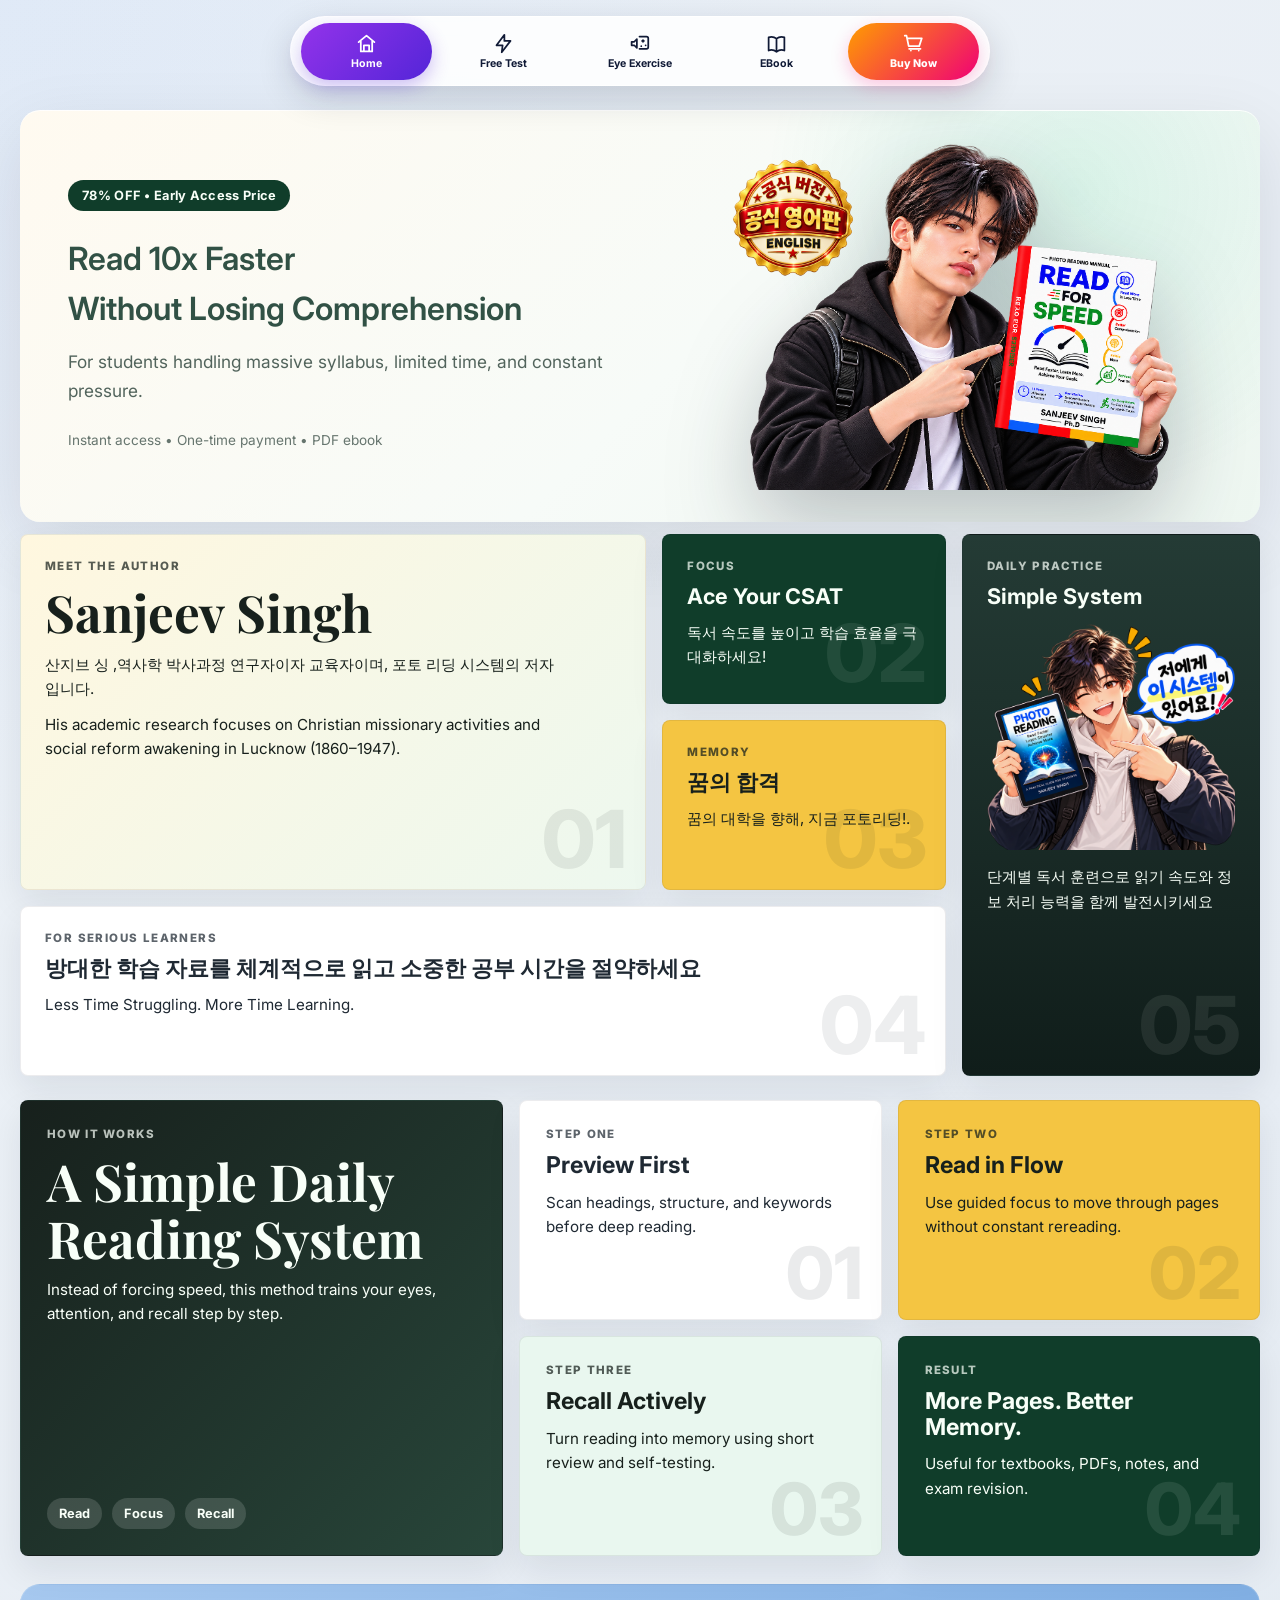
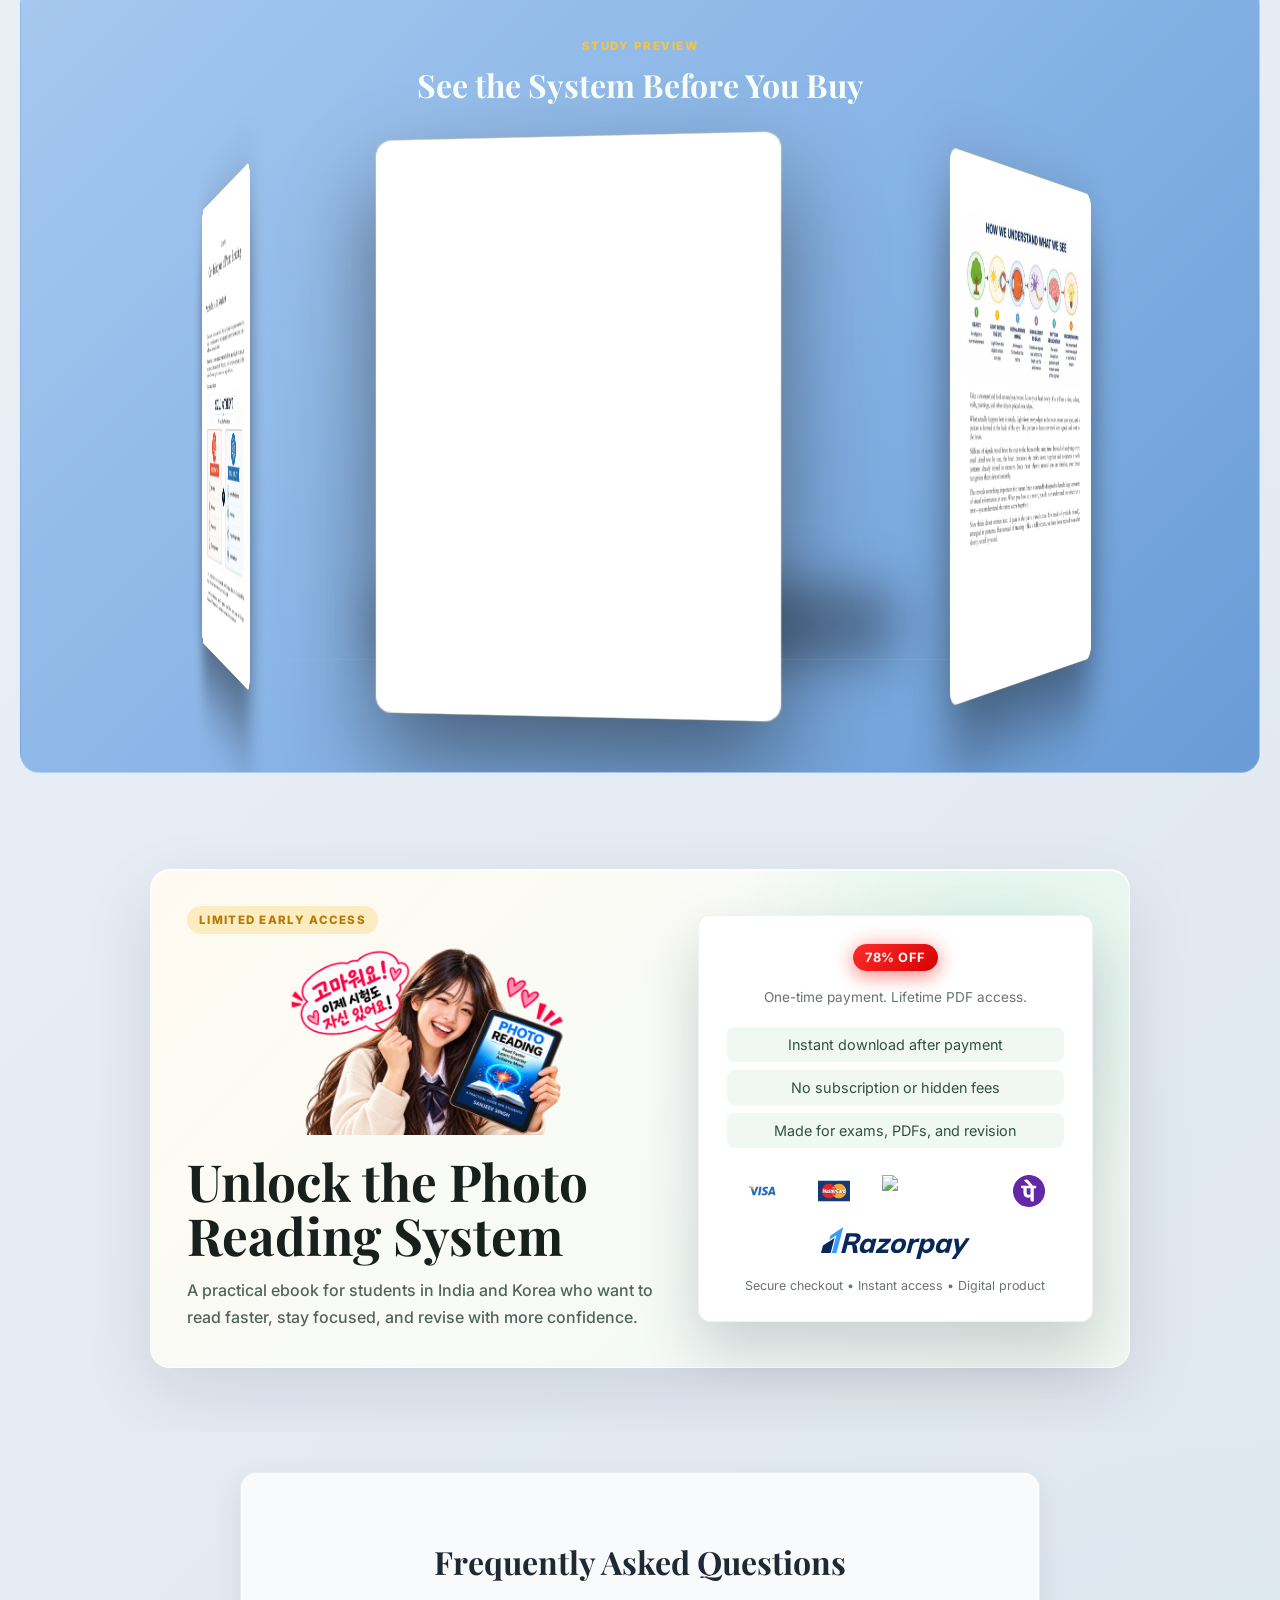
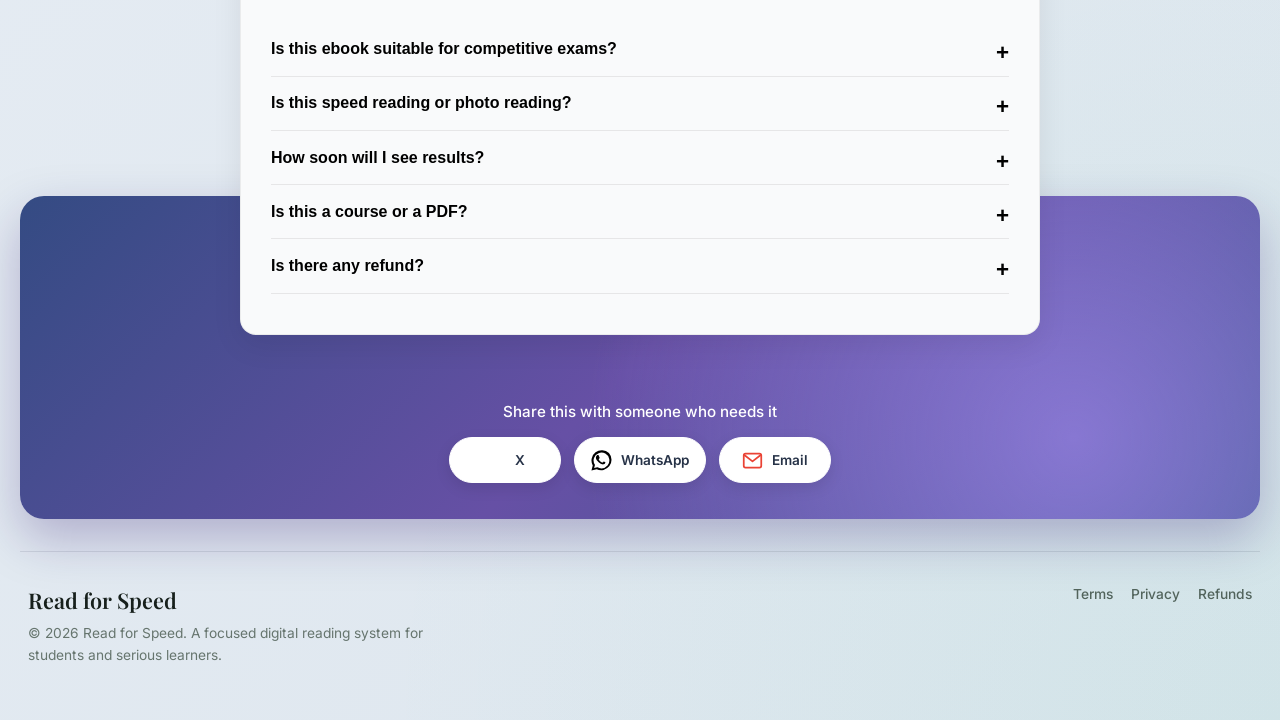
==== index.html @ af49e9f3 "Update styles for share buttons in index.html" ====
<!DOCTYPE html>
<html lang="en">
<head>
  <meta charset="UTF-8">
  <title>Read for Speed – Photo Reading System</title>
  <meta name="viewport" content="width=device-width, initial-scale=1.0">
  <meta http-equiv="Content-Security-Policy" content="upgrade-insecure-requests">
  <meta name="description" content="A neuroscience-inspired Photo Reading system for serious learners.">
  <meta name="author" content="Sanjeev Singh">
  
  <meta http-equiv="X-Content-Type-Options" content="nosniff">
  <meta http-equiv="X-Frame-Options" content="DENY">

  <link rel="preconnect" href="https://fonts.googleapis.com">
  
  <link rel="preconnect" href="https://fonts.gstatic.com" crossorigin>
  <link href="https://fonts.googleapis.com/css2?family=Inter:wght@400;500;600&family=Playfair+Display:wght@600&display=swap" rel="stylesheet">

  <style>
    * {
  box-sizing: border-box;
}

html, body {
  overflow-x: hidden;
}
    html { scroll-behavior: smooth; }

    body {
      margin: 0;
      font-family: Inter, system-ui, sans-serif;
 background:
radial-gradient(
circle at top left,
rgba(66,133,244,0.08),
transparent 22%
),

radial-gradient(
circle at bottom right,
rgba(16,185,129,0.06),
transparent 22%
),

linear-gradient(
135deg,
#edf2f7,
#e7edf4 45%,
#dde6ee
);
      color: #1f2933;
    }

    
/* FLOATING NAVIGATION BAR */
.top-nav {
  position: fixed;
  top: 16px;
  left: 50%;
  transform: translateX(-50%);

  width: min(700px, calc(100% - 32px));
  min-height: 70px;

  display: flex;
  align-items: center;
  justify-content: space-between;
  gap: 6px;

  padding: 5px 10px;

  background: rgba(255,255,255,0.86);
  backdrop-filter: blur(20px);
  -webkit-backdrop-filter: blur(20px);

  border: 1px solid rgba(255,255,255,0.95);
  border-radius: 999px;

  box-shadow: 0 12px 35px rgba(15,23,42,0.16);

  z-index: 1000;
}

.top-nav a {
  flex: 1;
  min-width: 0;
  min-height: 57px;

  display: flex;
  flex-direction: column;
  align-items: center;
  justify-content: center;
  gap: 3px;

  padding: 7px 4px;
  border-radius: 30px;

  text-decoration: none;
  color: #101a36;

  font-size: 0.665rem;
  font-weight: 700;
  text-align: center;

  transition: all 0.3s ease;
}

.top-nav a svg {
width: 21px;
height: 21px;

  fill: none;
  stroke: currentColor;
  stroke-width: 2;
  stroke-linecap: round;
  stroke-linejoin: round;

  flex-shrink: 0;
}

.top-nav a:hover {
  background: rgba(99,102,241,0.10);
  transform: translateY(-3px);
}

.top-nav a.active {
  background: linear-gradient(135deg,#9333ea,#5425d8);
  color: white;
  box-shadow: 0 7px 18px rgba(99,51,220,0.30);
}

/* BUY NOW BUTTON */
.top-nav a:last-child {
  background: linear-gradient(135deg,#ff9d00,#f00076);
  color: white;
  font-weight: 800;
  box-shadow: 0 6px 18px rgba(240,0,118,0.22);
}

.top-nav a:last-child:hover {
  transform: translateY(-3px);
  box-shadow: 0 9px 24px rgba(240,0,118,0.32);
}

/* MOBILE NAVIGATION */
@media (max-width: 600px) {
  .top-nav {
    top: 10px;
    width: calc(100% - 12px);
    min-height: 70px;
    padding: 5px;
    gap: 2px;
  }

  .top-nav a {
    min-height: 57px;
    padding: 7px 1px;
    gap: 5px;
    font-size: 0.46rem;
    line-height: 1.15;
  }

  .top-nav a svg {
    width: 18px;
height: 18px;
  }
}

@media (max-width: 360px) {
  .top-nav a {
    font-size: 0.42rem;
  }

  .top-nav a svg {
    width: 23px;
    height: 23px;
  }
}

    main { padding-top: 90px; }

   section {
  width: calc(100% - 40px);
  max-width: 1200px;
  margin: 0 auto;
  padding: 28px 20px;
  text-align: center;
}
#author,
#book {
  padding-top: 1.8rem;
  padding-bottom: 1.8rem;
}

#buy {
  padding-top: 2rem;
  padding-bottom: 2rem;
}

    
    h1, h2 {
      font-family: "Playfair Display", serif;
    }

    h1 { font-size: 3rem; }
    h2 { font-size: 2rem; }
    .hero-title {
  font-size: 3.5rem;
  line-height: 1.2;
  font-weight: 600;
  margin-bottom: 10px;
  color: #eafff5;

  text-shadow:
    0 0 8px rgba(0,255,150,0.25),
    0 0 18px rgba(0,255,150,0.15);
}

    p, ul {
      max-width: 750px;
      margin: 0 auto 1.25rem;
      line-height: 1.7;
    }

    ul {
  max-width: 750px;
  margin: 20px auto;
  padding-left: 25px;
  text-align: left;
  list-style-position: outside; /* IMPORTANT */
}

   /* BUTTON (MATCH STICKY STYLE) */
.btn-primary {
  display: block;
  width: 100%;
  max-width: 420px;
  margin: 12px auto;

  padding: 14px 0;
  border-radius: 999px;

  background: linear-gradient(135deg, #ffb347, #ff9800);
  color: #000;
  font-weight: 600;
  letter-spacing: 0.3px;

  text-align: center;
  text-decoration: none;

  position: relative;
  z-index: 2;

  box-shadow:
    0 10px 30px rgba(255,167,38,0.4),
    0 0 40px rgba(255,167,38,0.25);
    
  transition: all 0.25s ease;
}
   .btn-primary:hover {
  transform: translateY(-2px) scale(1.02);

  box-shadow:
    0 14px 40px rgba(255,167,38,0.6),
    0 0 60px rgba(255,167,38,0.35);
    
}
   @keyframes pulseGlow {
  0% {
    box-shadow: 0 10px 30px rgba(255,167,38,0.4);
  }
  50% {
    box-shadow: 0 16px 40px rgba(255,167,38,0.7);
  }
  100% {
    box-shadow: 0 10px 30px rgba(255,167,38,0.4);
  }
}

/* 👇 ADD THIS EXACTLY HERE */

/* HERO FADE ANIMATION */
.hero-title,
#hero p,
#hero .btn-primary {
  opacity: 0;
  transform: translateY(20px);
  animation: heroFadeUp 0.8s ease forwards;
}

.hero-title {
  animation-delay: 0.2s;
}

#hero p {
  animation-delay: 0.4s;
}

#hero .btn-primary {
  animation-delay: 0.6s;
}

@keyframes heroFadeUp {
  to {
    opacity: 1;
    transform: translateY(0);
  }
}

.btn-primary {
  animation: pulseGlow 2.5s infinite;
}
.hero-discount {
  margin-top: 18px;
  margin-bottom: 10px;
}

.hero-old-price {
  margin-top: 6px;

  font-size: 0.95rem;

  color: rgba(255,255,255,0.65);

  text-decoration: line-through;

  letter-spacing: 0.5px;
}
   /* BUY SECTION SIDE LAYOUT */
.pricing-layout {
  display: flex;
  align-items: center;
  justify-content: center;

  gap: 20px;

  max-width: 760px;
}



   
/* TEXT SIDE */
.pricing-content {
  width: 100%;
}


/* PRICING */
.pricing {
  background: linear-gradient(135deg, #071318, #0b1c22, #0f2a30); 
  border: 1px solid rgba(255,255,255,0.08);
  color: #e6eef2;

  border-radius: 20px;
  max-width: 950px;
width: 100%;

margin: 40px auto;

padding: 35px 35px;

  text-align: center;

  box-shadow: 
    0 20px 60px rgba(0,0,0,0.4),
    inset 0 0 40px rgba(255,255,255,0.03);
}
    .pricing .price {
  font-size: 2.2rem;     /* smaller, premium */
  font-weight: 700;
  margin: 1rem 0;
  color: #fff;
}
.price-sub {
  font-size: 0.7rem;
  opacity: 0.55;
  margin-top: 4px;

}
.discount-badge {

  display: inline-block;

  background: linear-gradient(135deg, #ff2d2d, #d60000);

  color: white;

  font-size: 0.8rem;
  font-weight: 700;

  padding: 6px 12px;

  border-radius: 999px;

  margin-bottom: 10px;

  letter-spacing: 0.5px;

  box-shadow:
    0 6px 18px rgba(255,0,0,0.35),
    0 0 25px rgba(255,0,0,0.2);
}
    
  .site-footer {
  width: calc(100% - 40px);
  max-width: 1320px;
  margin: 32px auto 24px;
  padding: 34px 8px 30px;

  color: #52645c;
  border-top: 1px solid rgba(15,23,42,0.10);
}

.footer-inner {
  display: flex;
  justify-content: space-between;
  align-items: flex-start;
  gap: 28px;
  flex-wrap: wrap;
}

.footer-brand {
  text-align: left;
}

.footer-brand strong {
  display: block;
  margin-bottom: 8px;

  font-family: "Playfair Display", serif;
  font-size: 1.35rem;
  font-weight: 600;
  color: #17201c;
}

.footer-brand span {
  display: block;
  max-width: 420px;

  font-size: 0.86rem;
  line-height: 1.6;
  color: #66756e;
}

.footer-links {
  display: flex;
  align-items: center;
  gap: 18px;
  flex-wrap: wrap;
}

.footer-links a {
  color: #52645c;
  text-decoration: none;
  font-size: 0.86rem;
  font-weight: 500;
}

.footer-links a:hover {
  color: #17201c;
}

@media (max-width: 600px) {
  .site-footer {
    width: calc(100% - 24px);
    padding-top: 28px;
  }

  .footer-inner {
    justify-content: center;
    text-align: center;
  }

  .footer-brand {
    text-align: center;
  }

  .footer-links {
    justify-content: center;
  }
}

/* MOBILE FAQ AND SHARE BACKGROUND */
@media (max-width: 600px) {
  .faq-share-wrap {
    width: calc(100% - 24px);
    padding-bottom: 8px;
  }

  .faq-share-wrap::before {
    border-radius: 18px;
  }

  .share-section {
    padding: 2rem 0.5rem 1.5rem;
  }

  .share-buttons {
    gap: 0.55rem;
  }

  .share-buttons a {
    font-size: 0.78rem;
    padding: 0.5rem 0.8rem;
  }
}


#hero.hero-section {
  width: calc(100% - 40px);
  max-width: 1320px;
  min-height: 0;

  margin: 20px auto 12px;
  padding: 32px 48px;

  border-radius: 20px;

  background:
    radial-gradient(circle at 85% 20%, rgba(16,185,129,0.12), transparent 28%),
    linear-gradient(135deg, #fffaf0, #f7fbf8 55%, #eef7f1);

  color: #17201c;
  overflow: hidden;

  display: flex;
  align-items: center;
  justify-content: center;

  text-align: left;

  box-shadow:
    0 24px 70px rgba(15, 23, 42, 0.10),
    inset 0 1px 0 rgba(255,255,255,0.9);
}

.hero-inner {
  width: 100%;

  display: grid;
  grid-template-columns: minmax(0, 1.05fr) minmax(280px, 0.95fr);
  align-items: center;
  gap: 48px;
}

.hero-copy {
  max-width: 620px;
}

.hero-badge {
  display: inline-flex;
  align-items: center;

  margin-bottom: 18px;
  padding: 8px 14px;

  border-radius: 999px;

  background: #103d2a;
  color: #f9fff8;

  font-size: 0.8rem;
  font-weight: 700;
  letter-spacing: 0.3px;
}

.hero-title {
  margin: 0 0 18px;

  font-family: "Playfair Display", serif;
  font-size: clamp(2.5rem, 5vw, 4.6rem);
  line-height: 1.02;
  font-weight: 600;

  color: #17201c;
  text-shadow: none;
}

.hero-title span {
  display: block;

  margin-top: 10px;

  font-family: Inter, system-ui, sans-serif;
  font-size: clamp(1.25rem, 2.5vw, 2rem);
  line-height: 1.25;
  font-weight: 600;

  color: #315145;
}

.hero-subtitle {
  max-width: 540px;
  margin: 0 0 24px;

  color: #52645c;
  font-size: 1.08rem;
  line-height: 1.7;
}

.hero-cta {
  margin: 0;
}

.hero-trust {
  margin: 12px 0 0;

  color: #66756e;
  font-size: 0.85rem;
}

.hero-visual {
  position: relative;

  min-height: 420px;

  display: flex;
  align-items: center;
  justify-content: center;
}

.hero-book {
  width: min(360px, 82%);
  height: auto;

  filter: drop-shadow(0 34px 42px rgba(15, 23, 42, 0.25));
}
    .book-reflection-wrap {
  position: relative;
  display: inline-block;
  width: min(650px, 100%);
  line-height: 0;
}

.hero-book {
  display: block;
  width: 100%;
  height: auto;
  position: relative;
  z-index: 2;

  filter: drop-shadow(0 34px 42px rgba(15, 23, 42, 0.25));
}
/* Korean Official English Edition Stamp */
.korean-stamp {
  position: absolute;
  width: 120px;
  height: auto;
  top: 5%;
  left: 5%;
  z-index: 5;
}
.hero-book-reflection {
  position: absolute;
  top: calc(100% - 8px);
  left: 0;

  width: 100%;
  height: auto;
  margin-top: 0;

  transform: scaleY(-0.28);
  transform-origin: top center;

  opacity: 0.18;
  filter: blur(2px);

  pointer-events: none;
  z-index: 1;

  mask-image: linear-gradient(to bottom, rgba(0,0,0,0.4), transparent 70%);
  -webkit-mask-image: linear-gradient(to bottom, rgba(0,0,0,0.4), transparent 70%);
}

.hero-premium-badge {
  position: absolute;
  top: 24px;
  right: 14%;

  width: 92px;
  z-index: 2;

  filter: drop-shadow(0 12px 22px rgba(15, 23, 42, 0.22));
}

    

/* MOBILE PRICING FIX */
@media (max-width: 600px) {
#hero {
  min-height: 78vh;
}
  section {
    padding: 2rem 1rem;
  }

  #author,
  #book,
  #buy {
    padding-top: 1.8rem;
    padding-bottom: 1.8rem;
  }

  h1 {
    font-size: 2rem;
    line-height: 1.3;
  }

  h2 {
    font-size: 1.4rem;
  }

  p {
    font-size: 0.9rem;
  }

  ul {
    font-size: 0.9rem;
  }


  

   .btn-primary {
    width: 100%;
    padding: 0.75rem 0;
  }

  .pricing {
    margin: 2rem 1rem;
    padding: 1.6rem 1.2rem;
    border-radius: 18px;
  }
}

   .post-pricing {
  max-width: 520px;
  margin: 1.6rem auto 0;
  text-align: center;
}

.refund-note {
  font-size: 0.8rem;
  opacity: 0.6;
  line-height: 1.6;
}

    /* SHARE SECTION */
.share-section {
  text-align: center;
  padding: 2rem 1rem 1.5rem;
}


.share-label {
  font-size: 0.95rem;
  color: #ffffff;
  margin-bottom: 0.8rem;
  font-weight: 500;
}


.share-buttons {
  display: flex;
  justify-content: center;
  gap: 0.8rem;
  flex-wrap: wrap;
}


.share-buttons a {
  font-size: 0.85rem;
  text-decoration: none;
  color: #ffffff;

  padding: 0.55rem 1rem;
  border-radius: 999px;

  border: 1px solid rgba(255,255,255,0.45);
  background: rgba(255,255,255,0.06);

  transition: all 0.3s ease;
}

.share-buttons a:hover {
  background: rgba(255,255,255,0.18);
  border-color: #ffffff;
  transform: translateY(-2px);
}
/* SHARE BUTTON ICON REFINEMENT */
.share-buttons a {
  display: inline-flex;
  align-items: center;
  justify-content: center;
  gap: 9px;

  min-width: 112px;
  min-height: 46px;
  padding: 10px 16px;

  background: #ffffff;
  color: #263247;
  border: 1px solid #ffffff;
  border-radius: 999px;

  font-size: 0.85rem;
  font-weight: 600;
  text-decoration: none;

  box-shadow: 0 5px 15px rgba(0,0,0,0.10);
  transition: all 0.25s ease;
}

.share-buttons a svg {
  width: 21px;
  height: 21px;
  display: block;
  flex-shrink: 0;
}

.share-buttons a[aria-label="Share on X"] svg {
  color: #ffffff;
}

.share-buttons a[aria-label="Share on WhatsApp"] svg {
  color: #000000;
}

.share-buttons a[aria-label="Share via Email"] svg {
  color: #EA4335;
}
/* FAQ SECTION */
.faq-section {
  max-width: 800px;
  margin: 2.5rem auto 2rem;
  padding: 0 1.2rem;
  text-align: left;
  background: #f9fafb;
padding: 40px 30px;
border-radius: 16px;
border: 1px solid rgba(0,0,0,0.06);
box-shadow: 0 10px 30px rgba(0,0,0,0.08);
}

.faq-title {
  text-align: center;
  font-family: "Playfair Display", serif;
  font-size: 2rem;
  margin-bottom: 2.5rem;
}

.faq-item {
  border-bottom: 1px solid rgba(0,0,0,0.08);
}

.faq-question {
  width: 100%;
  background: none;
  border: none;
  padding: 1.1rem 0;
  font-size: 1rem;
  font-weight: 600;
  text-align: left;
  cursor: pointer;
  position: relative;
}

.faq-question::after {
  content: "+";
  position: absolute;
  right: 0;
  font-size: 1.4rem;
}

.faq-item.active .faq-question::after {
  content: "–";
}

.faq-answer {
  max-height: 0;
  overflow: hidden;
  transition: max-height 0.3s ease;
}

.faq-answer p {
  margin: 0 0 1rem;
  line-height: 1.6;
  color: #374151;
}
    
/* DARK BACKGROUND BEHIND FAQ AND SHARE */
.faq-share-wrap {
  position: relative;
  isolation: isolate;

  width: calc(100% - 40px);
  max-width: 1320px;

  margin: 0 auto;
  padding-bottom: 12px;
}

.faq-share-wrap::before {
  content: "";

  position: absolute;
  z-index: -1;

  top: 50%;
  bottom: 0;
  left: 0;
  right: 0;

  border-radius: 24px;

  background:
  radial-gradient(
    circle at 85% 75%,
    rgba(180, 145, 255, 0.55),
    transparent 45%
  ),
  linear-gradient(
    135deg,
    #344b83,
    #6650a5,
    #465b96
  );

  box-shadow:
    0 20px 50px rgba(30, 0, 100, 0.25);
}

@media (max-width: 1024px) {

  section {
    padding: 2.5rem 1.5rem;
  }

  h1 {
    font-size: 2.4rem;
  }

  h2 {
    font-size: 1.7rem;
  }

  .pricing {
    margin: 2.5rem auto;
  }

}
    /* CENTERED BULLET BLOCK */
ul {
  max-width: 600px;
  margin: 20px auto;
  padding-left: 20px;
  text-align: left;
}

li {
  margin-bottom: 10px;
}
    /* ===== PROBLEM SECTION ===== */
.problem-section {
  padding: 100px 20px;

  background: radial-gradient(
    circle at 20% 30%,
    rgba(99,102,241,0.08),
    transparent 40%
  ),
  radial-gradient(
    circle at 80% 70%,
    rgba(16,185,129,0.08),
    transparent 40%
  ),
  #f8fafc;
}



/* ===== MOBILE ===== */
@media (max-width: 768px) {

  .problem-container {
    grid-template-columns: 1fr;
    gap: 30px;
    text-align: center;
  }

  .problem-text {
    text-align: center;
  }

  .problem-text h2 {
    font-size: 1.8rem;
  }

  .problem-image img {
    max-width: 100%;
  }

  .point {
  font-size: 0.9rem;
}
   
  }
    

/* ✅ INSERT BENTO CSS RIGHT HERE */

/* ===== BENTO GRID ===== */
.bento-section {

  padding: 12px 10px;

  max-width: 1320px;

  margin: 0 auto;
}

.bento-grid {
  display: grid;
  grid-template-columns: repeat(2, minmax(0, 1fr));
  gap: 20px;
  align-items: stretch;

 grid-auto-rows: 620px;
}
.right-bento {

  display: grid;

  grid-template-rows: 200px 200px 200px;

  gap: 10px;

  height: 620px;
}

/* TOP BIG CARD */
.top-card {

  min-height: 220px;

  padding: 20px;

  overflow: hidden;

  background: white;
}

.top-card img {

  width: 100%;

  height: 100%;

  object-fit: contain;

  display: block;

  margin: auto;

  max-width: 100%;
  max-height: 100%;
}

/* SMALL CARDS */
.small-card {

  height: 100%;

  padding: 0;

  overflow: hidden;
}
   

/* BLANK CARDS */
.blank-card {

  background: rgba(255,255,255,0.72);

  border: 1px solid rgba(255,255,255,0.4);

  border-radius: 18px;

  min-height: 100%;
}
/* BIG CARD */
.card.big {
  grid-column: span 1;
 grid-row: span 1;

  display: flex;
  flex-direction: column;
  justify-content: center;
  align-items: flex-start;

  text-align: left;
  white-space: normal;
  word-break: normal;
  
}

/* ALL CARDS */
.card {
 background: rgba(255,255,255,0.72);
  border: 1px solid rgba(255,255,255,0.4);
  border-radius: 18px;
  padding: 0;

  overflow: hidden;
position: relative;
  color: #1f2933;
 font-size: 1.08rem;
font-weight: 600;
line-height: 1.5;
  border: 1px solid rgba(0,0,0,0.05);
  
  display: flex;
  align-items: center;
  justify-content: center;
  text-align: center;
  width: 100%;
  height: 100%;
 box-shadow:
  0 6px 18px rgba(15,23,42,0.06);
  transition: 0.25s ease;
  will-change: transform;
transform: translateZ(0);
}
.card.highlight {
  background: linear-gradient(135deg, #f5b100, #d88a00);
  color: #1f2933;
}
    .card.green {
  background: linear-gradient(135deg, #34A853, #137333);
  color: #ffffff;
}
    .card.red {
  background: linear-gradient(135deg, #EA4335, #C5221F); /* Google red */
  color: #ffffff;
}
   .card.blue {
  background: linear-gradient(135deg, #4285F4, #1A73E8);
  color: #ffffff;

  box-shadow:
    0 10px 30px rgba(66,133,244,0.25),
    0 0 40px rgba(66,133,244,0.15);
}
.card:hover {
  transform: translateY(-6px) scale(1.01);

  box-shadow:
    0 20px 40px rgba(0,0,0,0.08),
    0 10px 20px rgba(0,0,0,0.05);
  border-color: rgba(255,255,255,0.55);

box-shadow:
  0 25px 50px rgba(0,0,0,0.12),
  0 0 40px rgba(255,255,255,0.15);
}
.feature-icon {

  width: 62px;
  height: 62px;

  border-radius: 50%;

  display: flex;
  align-items: center;
  justify-content: center;

  font-size: 1.6rem;

  background: rgba(255,255,255,0.65);

  box-shadow:
    0 8px 20px rgba(0,0,0,0.08),
    inset 0 1px 1px rgba(255,255,255,0.5);

  margin-bottom: 18px;
}
/* BIG CARD TEXT */
.card.big h2 {
  margin-bottom: 10px;
}

.card.big p {
  font-size: 0.95rem;
  opacity: 0.8;
}
  .image-card {
  padding: 0;

  overflow: hidden;

  background: transparent;

  border-radius: 18px;

  display: flex;

  align-items: center;

  justify-content: center;
}

.image-card img {
  width: 100%;
  height: 100%;

  object-fit: contain;

  object-position: center;

  display: block;

  border-radius: 18px;

  transition: transform 0.4s ease;

  max-width: 100%;
  max-height: 100%;

  padding: 0;
}
    .photo-definition-card {
  height: 100%;
  min-height: 620px;
  overflow: hidden;
}

.photo-definition-card img {
  width: 100%;
  height: 100%;

  object-fit: contain;

  display: block;

  max-width: 100%;
  max-height: 100%;
}
    .who-main-card {

  height: 100%;

  min-height: 620px;

  overflow: hidden;

  padding: 0;
      
      display: flex;
align-items: center;
justify-content: center;
}

.who-main-card img {

  width: 115%;

  height: 100%;

  object-fit: cover;

  object-position: center;

  display: block;
}
.student-card {

  justify-content: space-between;

  align-items: stretch;

  text-align: left;

  padding: 42px;

  min-height: 240px;
}
.professionals-card {

  padding: 0;

  overflow: hidden;

  background: white;
}

.professionals-card img {

  width: 100%;

  height: 100%;

  object-fit: contain;

  object-position: center;

  display: block;
}
.student-text {
  font-size: 1.7rem;
  font-weight: 700;
  line-height: 1.2;

  max-width: 100%;
}
    .student-top {
  display: flex;
  align-items: flex-start;
  gap: 14px;
}

.student-icon {

  width: 90px;
height: 90px;

  flex-shrink: 0;

  font-size: 3rem;

  background: linear-gradient(
    135deg,
    rgba(240,255,245,0.95),
    rgba(220,255,235,0.88)
  );

  border: 1px solid rgba(255,255,255,0.85);

  box-shadow:
    0 20px 40px rgba(16,185,129,0.12),
    inset 0 1px 1px rgba(255,255,255,0.9);
}

.card-description {

  margin-top: 18px;

  font-size: 1rem;

  font-weight: 500;

  line-height: 1.7;

  opacity: 0.72;

  max-width: 520px;
}

.card-line {

  width: 100%;

  height: 3px;

  border-radius: 999px;

  margin-top: 28px;

 background:
  linear-gradient(
    to right,
    #22c55e 90%,
    rgba(0,0,0,0.08) 90%
     );
}
/* FLOATING ANIMATION */
@keyframes floatDiagram {

  0% {
    transform: translateY(0px);
  }

  50% {
    transform: translateY(-10px);
  }

  100% {
    transform: translateY(0px);
  }
}
    .book-cover {
  position: relative;
}

.book-cover > img:not(.premium-badge) {
  width: 250px;

  display: block;

  filter:
    drop-shadow(0 30px 40px rgba(0,0,0,0.45));

  mix-blend-mode: screen;
}

/* PREMIUM BADGE */
.premium-badge {
  position: absolute;

  top: -18px;
  right: -20px;

  width: 95px !important;

  z-index: 5;

  filter:
    drop-shadow(0 10px 20px rgba(0,0,0,0.35));
}
    /* ===== FINAL MOBILE FIX (ADD AT END ONLY) ===== */
@media (max-width: 768px) {

  .bento-grid {
  grid-template-columns: 1fr;
  gap: 16px;
  width: 100%;
}
    .card {
    width: 100%;
    padding: 20px;
  }

  .card.big {
    grid-column: span 1;
    grid-row: span 1;
    gap: 8px;
  }
/* MOBILE BUY SECTION FIX */
.pricing-layout {
  flex-direction: column;
  text-align: center;
}

.pricing-content {
  width: 100%;
}
 
}
    /* PREMIUM PAYMENT ICONS */
.payment-icons {
  display: flex;
  justify-content: center;
  align-items: center;
  gap: 10px;

  margin-top: 16px;

  flex-wrap: wrap;
}

.pay-item {
  height: 42px;
  min-width: 62px;

  padding: 0 6px;

  border-radius: 8px;

  display: flex;
  align-items: center;
  justify-content: center;

  background: rgba(255,255,255,0.96);

  border: 1px solid rgba(255,255,255,0.12);

  color: white;

  font-size: 0.95rem;
  font-weight: 600;

  backdrop-filter: blur(8px);

  transition: all 0.25s ease;
}

.pay-item img {
  height: 32px;
  width: auto;

  display: block;

  filter: brightness(1.05);

  transition: 0.25s ease;
}

.pay-item:hover img {
  transform: scale(1.05);
}

.pay-item:hover {
  transform: translateY(-2px);
  background: rgba(255,255,255,0.14);
}
@media (max-width: 900px) {
  #hero.hero-section {
    min-height: auto;
    padding: 42px 24px;
    text-align: center;
  }

  .hero-inner {
    grid-template-columns: 1fr;
    gap: 28px;
  }

  .hero-copy {
    margin: 0 auto;
  }

  .hero-subtitle {
    margin-left: auto;
    margin-right: auto;
  }

  .hero-cta {
    margin-left: auto;
    margin-right: auto;
  }

  .hero-visual {
    order: -1;
    min-height: auto;
  }

  .hero-book {
    width: min(280px, 78%);
  }

  .hero-premium-badge {
    top: 0;
    right: 22%;
    width: 76px;
  }
}

@media (max-width: 520px) {
  main {
    padding-top: 60px;
  }

  #hero.hero-section {
    width: calc(100% - 24px);
    margin-top: 12px;
    padding: 34px 18px;
    border-radius: 16px;
  }

  .hero-title {
    font-size: 2.45rem;
  }

  .hero-title span {
    font-size: 1.1rem;
  }

  .hero-subtitle {
    font-size: 0.95rem;
  }

  .hero-badge {
    font-size: 0.72rem;
  }

  .hero-book {
    width: min(240px, 82%);
}

.korean-stamp {
    width: 65px;
    height: auto;
    top: 8%;
    left: auto;
    right: 5%;
}
}
/* Magazine Bento Section */
.magazine-bento-section {
  width: calc(100% - 40px);
  max-width: 1320px;
  margin: 12px auto 24px;
  padding: 0;
  text-align: left;
}

.magazine-bento-grid {
  display: grid;
  grid-template-columns: 1.15fr 1fr 1fr 1.05fr;
  grid-template-rows: 170px 170px 170px;
  grid-template-areas:
    "lead lead focus action"
    "lead lead recall action"
    "proof proof proof action";
  gap: 16px;
}

.magazine-card {
  position: relative;
  overflow: hidden;
  border-radius: 8px;
  padding: 24px;
  border: 1px solid rgba(15, 23, 42, 0.08);
  box-shadow: 0 14px 34px rgba(15, 23, 42, 0.08);
}

.magazine-card h2,
.magazine-card h3 {
  margin: 0;
  line-height: 1.08;
}

.magazine-card h2 {
  max-width: 560px;
  font-size: clamp(2rem, 4vw, 4rem);
}

.magazine-card h3 {
  font-size: 1.35rem;
}

.magazine-card p {
  max-width: 520px;
  margin: 12px 0 0;
  line-height: 1.6;
  font-size: 0.95rem;
}

.magazine-kicker {
  display: block;
  margin-bottom: 12px;
  font-size: 0.72rem;
  font-weight: 800;
  letter-spacing: 1.4px;
  text-transform: uppercase;
  opacity: 0.72;
}

.magazine-card-lead {
  grid-area: lead;
  background: linear-gradient(135deg, #fff7df, #edf8ef);
  color: #17201c;
}

.magazine-card-focus {
  grid-area: focus;
  background: #103d2a;
  color: #f8fff8;
}

.magazine-card-recall {
  grid-area: recall;
  background: #f4c542;
  color: #17201c;
}

.magazine-card-proof {
  grid-area: proof;
  background: #ffffff;
  color: #1f2933;
}

.magazine-card-action {
  grid-area: action;
  background: linear-gradient(180deg, #243b35, #101d1a);
  color: #f8fff8;
}


.magazine-card-number {
  position: absolute;
  right: 18px;
  bottom: 10px;
  font-size: 5rem;
  font-weight: 800;
  line-height: 1;
  opacity: 0.08;
}

@media (max-width: 900px) {
  .magazine-bento-grid {
    grid-template-columns: 1fr 1fr;
    grid-template-rows: auto;
    grid-template-areas:
      "lead lead"
      "focus recall"
      "proof proof"
      "action action";
  }

  .magazine-card {
    min-height: 180px;
  }
}

@media (max-width: 560px) {
  .magazine-bento-section {
    width: calc(100% - 24px);
  }

  .magazine-bento-grid {
    grid-template-columns: 1fr;
    grid-template-areas:
      "lead"
      "focus"
      "recall"
      "proof"
      "action";
  }

  .magazine-card {
    min-height: 160px;
    padding: 20px;
  }

  .magazine-card h2 {
    font-size: 2rem;
  }
}
    /* Method Bento Section */
.method-bento-section {
  width: calc(100% - 40px);
  max-width: 1320px;
  margin: 12px auto 28px;
  padding: 0;
  text-align: left;
}

.method-bento-grid {
  display: grid;
  grid-template-columns: 1.2fr 0.9fr 0.9fr;
  grid-template-rows: 220px 220px;
  gap: 16px;
  grid-template-areas:
    "main scan focus"
    "main recall result";
}

.method-card {
  position: relative;
  overflow: hidden;
  border-radius: 8px;
  padding: 26px;
  border: 1px solid rgba(15, 23, 42, 0.08);
  box-shadow: 0 14px 34px rgba(15, 23, 42, 0.08);
}

.method-card h2,
.method-card h3 {
  margin: 0;
  line-height: 1.1;
}

.method-card h2 {
  font-size: clamp(2rem, 4vw, 3.8rem);
  max-width: 520px;
}

.method-card h3 {
  font-size: 1.45rem;
}

.method-card p {
  margin: 12px 0 0;
  max-width: 460px;
  font-size: 0.95rem;
  line-height: 1.6;
}

.method-label {
  display: block;
  margin-bottom: 12px;
  font-size: 0.72rem;
  font-weight: 800;
  letter-spacing: 1.3px;
  text-transform: uppercase;
  opacity: 0.72;
}

.method-main {
  grid-area: main;
  background: linear-gradient(135deg, #17201c, #28463a);
  color: #f8fff8;
  display: flex;
  flex-direction: column;
  justify-content: space-between;
}

.method-scan {
  grid-area: scan;
  background: #ffffff;
  color: #1f2933;
}

.method-focus {
  grid-area: focus;
  background: #f4c542;
  color: #17201c;
}

.method-recall {
  grid-area: recall;
  background: #e9f7ef;
  color: #17201c;
}

.method-result {
  grid-area: result;
  background: #103d2a;
  color: #f8fff8;
}

.method-number {
  position: absolute;
  right: 18px;
  bottom: 10px;
  font-size: 4.5rem;
  font-weight: 800;
  line-height: 1;
  opacity: 0.09;
}

.method-mini-row {
  display: flex;
  gap: 10px;
  flex-wrap: wrap;
  margin-top: 24px;
}

.method-pill {
  padding: 8px 12px;
  border-radius: 999px;
  background: rgba(255,255,255,0.14);
  font-size: 0.8rem;
  font-weight: 700;
}

@media (max-width: 900px) {
  .method-bento-grid {
    grid-template-columns: 1fr 1fr;
    grid-template-rows: auto;
    grid-template-areas:
      "main main"
      "scan focus"
      "recall result";
  }

  .method-card {
    min-height: 190px;
  }
}

@media (max-width: 560px) {
  .method-bento-section {
    width: calc(100% - 24px);
  }

  .method-bento-grid {
    grid-template-columns: 1fr;
    grid-template-areas:
      "main"
      "scan"
      "focus"
      "recall"
      "result";
  }

  .method-card {
    min-height: 160px;
    padding: 20px;
  }

  .method-card h2 {
    font-size: 2rem;
  }
}
/* 3D Book Preview Carousel */
.book-preview-section {
  width: calc(100% - 40px);
  max-width: 1320px;
  margin: 10px auto 28px;
  padding: 36px 20px 44px;
  text-align: center;
  overflow: hidden;
}

.book-preview-section h2 {
  margin: 0 0 10px;
  color: #17201c;
}

.book-preview-section p {
  max-width: 620px;
  margin: 0 auto 28px;
  color: #52645c;
}

.book-carousel-stage {
  height: 540px;
  display: flex;
  align-items: center;
  justify-content: center;
  perspective: 1400px;
}

.book-carousel-track {
  position: relative;
  width: 290px;
  height: 410px;
  transform-style: preserve-3d;
  animation: bookSpin 24s linear infinite;
}

.book-carousel-track:hover {
  animation-play-state: paused;
}

.book-preview-page {
  position: absolute;
  inset: 0;
  width: 100%;
  height: 100%;
  object-fit: cover;
  border-radius: 8px;
  background: #ffffff;
  border: none;
  box-shadow: none;
  backface-visibility: hidden;
  transform: rotateY(calc(var(--i) * 60deg)) translateZ(390px);
}

@keyframes bookSpin {
  from {
    transform: rotateY(0deg);
  }

  to {
    transform: rotateY(-360deg);
  }
}

@media (max-width: 700px) {
  .book-preview-section {
    width: calc(100% - 24px);
    padding: 28px 10px 36px;
  }

  .book-carousel-stage {
    height: 360px;
  }

  .book-carousel-track {
    width: 160px;
    height: 230px;
  }

  .book-preview-page {
    transform: rotateY(calc(var(--i) * 60deg)) translateZ(220px);
  }
}
/* Drag control for 3D carousel */
.book-carousel-track {
  animation: none !important;
  cursor: grab;
  touch-action: pan-y;
  will-change: transform;
}

.book-carousel-track.is-dragging {
  cursor: grabbing;
}

.book-preview-page {
  user-select: none;
  -webkit-user-drag: none;
}
.payment-option {
  display: none;
}

.payment-option.is-visible {
  display: block;
}

button.btn-primary {
  border: 0;
  cursor: pointer;
  font-family: inherit;
}
    /* Premium Book Preview Upgrade */
.book-preview-section {
  width: calc(100% - 40px);
  max-width: 1320px;
  margin: 18px auto 32px;
  padding: 54px 20px 66px;

  text-align: center;
  overflow: hidden;

  background:
  linear-gradient(135deg, #A6C8EF, #85B2E5 55%, #699BD5);

  color: #f8fff8;

  border-radius: 20px;
  border: 1px solid rgba(255,255,255,0.12);
}

.book-preview-kicker {
  display: block;
  margin-bottom: 10px;

  font-size: 0.72rem;
  font-weight: 800;
  letter-spacing: 1.5px;
  text-transform: uppercase;

  color: #f4c542;
}

.book-preview-section h2 {
  margin: 0 0 40px;
  color: #f8fff8;
}
.book-preview-section p {
  max-width: 720px;
  margin: 0 auto 34px;

  color: rgba(248,255,248,0.76);
  font-size: 1rem;
}

.book-carousel-stage {
  position: relative;

  height: 560px;

  display: flex;
  align-items: center;
  justify-content: center;

  perspective: 1500px;
}

.book-carousel-stage::before {
  content: "";
  position: absolute;
  bottom: 46px;
  left: 50%;

  width: min(860px, 90vw);
  height: 1px;

  transform: translateX(-50%);

  background: linear-gradient(
    to right,
    transparent,
    rgba(244,197,66,0.65),
    transparent
  );
}

.book-carousel-stage::after {
  content: "";
  position: absolute;
  bottom: 42px;
  left: 50%;

  width: min(520px, 80vw);
  height: 80px;

  transform: translateX(-50%);

  background: rgba(0,0,0,0.35);
  filter: blur(26px);
  border-radius: 999px;
}

.book-carousel-track {
  position: relative;
  z-index: 2;

  width: 300px;
  height: 425px;

  transform-style: preserve-3d;

  animation: none !important;
  cursor: grab;
  touch-action: pan-y;
  will-change: transform;
}

.book-preview-page {
  position: absolute;
  inset: 0;

  width: 100%;
  height: 100%;

  object-fit: cover;

  padding: 6px;
  border-radius: 12px;

  background: #ffffff;

  border: 1px solid rgba(255,255,255,0.38);

  box-shadow:
    0 34px 70px rgba(0,0,0,0.45),
    0 0 0 1px rgba(244,197,66,0.18);

  backface-visibility: hidden;

  transform: rotateY(calc(var(--i) * 60deg)) translateZ(405px);

  user-select: none;
  -webkit-user-drag: none;
}

.book-carousel-track.is-dragging {
  cursor: grabbing;
}

@media (max-width: 700px) {
  .book-preview-section {
    width: calc(100% - 24px);
    margin: 18px auto 32px;
    padding: 34px 12px 42px;
    border-radius: 16px;
  }

  .book-preview-section p {
    font-size: 0.92rem;
  }

  .book-carousel-stage {
    height: 360px;
  }

  .book-carousel-track {
    width: 160px;
    height: 230px;
  }

  .book-preview-page {
    padding: 4px;
    transform: rotateY(calc(var(--i) * 60deg)) translateZ(220px);
  }
}
    /* Premium Buy Section */
#buy.premium-buy-section {
  width: 100%;
  max-width: none;
  margin: 0;
  padding: 64px 20px;
  text-align: center;

 background: transparent;
  color: #17201c;
}

.buy-card {
  max-width: 980px;
  margin: 0 auto;
  padding: 36px;

  display: grid;
  grid-template-columns: 1.1fr 0.9fr;
  gap: 28px;
  align-items: center;

  border-radius: 14px;
  background: transparent;
  border: 1px solid rgba(255,255,255,0.16);

 box-shadow: none;
}

.buy-copy {
  text-align: left;
}

.buy-kicker {
  display: inline-block;
  margin-bottom: 14px;
  padding: 7px 12px;

  border-radius: 999px;
  background: rgba(244,197,66,0.16);
  color: #f4c542;

  font-size: 0.72rem;
  font-weight: 800;
  letter-spacing: 1.3px;
  text-transform: uppercase;
}

.buy-copy h2 {
  margin: 0 0 14px;
  font-size: clamp(2rem, 4vw, 3.4rem);
  line-height: 1.05;
  color: #17201c;
}

.buy-copy p {
  margin: 0;
  max-width: 520px;
  color: #52645c;
}

.buy-panel {
  padding: 28px;
  border-radius: 12px;
  background: #ffffff;
  color: #17201c;
  text-align: center;
  box-shadow: 0 24px 50px rgba(0,0,0,0.28);
}

.buy-old-price {
  margin-bottom: 6px;
  font-size: 0.95rem;
  opacity: 0.55;
  text-decoration: line-through;
}

.buy-price {
  font-size: 3rem;
  font-weight: 800;
  line-height: 1;
}

.buy-price-note {
  margin-top: 8px;
  font-size: 0.85rem;
  color: #66756e;
}

.buy-benefits {
  display: grid;
  gap: 8px;
  margin: 22px 0;
  font-size: 0.9rem;
  color: #315145;
}

.buy-benefits span {
  padding: 9px 10px;
  border-radius: 8px;
  background: #f1f7f3;
}

.buy-panel .btn-primary {
  max-width: 100%;
  margin-top: 12px;
}

.buy-safe-note {
  margin-top: 14px;
  font-size: 0.78rem;
  color: #66756e;
}

@media (max-width: 760px) {
  #buy.premium-buy-section {
    padding: 42px 12px;
  }

  .buy-card {
    grid-template-columns: 1fr;
    padding: 24px;
  }

  .buy-copy {
    text-align: center;
  }

  .buy-copy p {
    margin-left: auto;
    margin-right: auto;
  }

  .buy-panel {
    padding: 22px;
  }

  .buy-price {
    font-size: 2.5rem;
  }
}
    /* Premium light buy section fix */
#buy.premium-buy-section {
  background:
    radial-gradient(circle at 18% 20%, rgba(244,197,66,0.18), transparent 26%),
    linear-gradient(135deg, #edf4f8, #f8fbf7 55%, #e3edf2);

  color: #17201c;
}

.buy-card {
  background: rgba(255,255,255,0.46);
  border: 1px solid rgba(255,255,255,0.75);

  box-shadow:
    0 30px 90px rgba(15,23,42,0.14),
    inset 0 1px 0 rgba(255,255,255,0.9);

  backdrop-filter: blur(18px);
}

.buy-kicker {
  background: rgba(244,197,66,0.22);
  color: #b77900;
}

.buy-copy h2 {
  color: #16231d;
  text-shadow: none;
}

.buy-copy p {
  color: #52645c;
  font-weight: 500;
}

.buy-panel {
  background: #ffffff;
  border: 1px solid rgba(15,23,42,0.06);

  box-shadow:
    0 28px 60px rgba(15,23,42,0.18),
    inset 0 1px 0 rgba(255,255,255,0.95);
}
    /* Make buy box match hero box */
#buy.premium-buy-section {
  background: transparent;
  color: #17201c;
}

.buy-card {
  background:
    radial-gradient(circle at 85% 20%, rgba(16,185,129,0.12), transparent 28%),
    linear-gradient(135deg, #fffaf0, #f7fbf8 55%, #eef7f1);

  border-radius: 20px;
  border: 1px solid rgba(255,255,255,0.8);

  box-shadow:
    0 24px 70px rgba(15, 23, 42, 0.10),
    inset 0 1px 0 rgba(255,255,255,0.9);

  position: relative;
  overflow: visible;
}

.korean-student-overlay {
  position: static;
  display: block;
  width: 280px;
  max-width: 100%;
  height: auto;
  object-fit: contain;
  margin: 0 auto 20px;
  pointer-events: none;
}
.buy-copy h2 {
  color: #17201c;
}

.buy-copy p {
  color: #52645c;
}

.buy-kicker {
  background: rgba(244,197,66,0.28);
  color: #b77900;
}
    /* Korean Runner Animation */
#buy.premium-buy-section {
  position: relative;
  isolation: isolate;
  overflow: hidden;
}

.korean-runner {
  position: absolute;
  top: 50%;
  left: 50%;
  width: 100%;
  max-width: 1200px;
  height: auto;
  transform: translate(-50%, -50%);
  z-index: 0;
  pointer-events: none;
  opacity: 0.7;
}

#buy .buy-card {
  position: relative;
  z-index: 1;
}
    /* DESKTOP HERO SIZE REFINEMENT */
@media (min-width: 901px) {

  #hero .hero-visual {
    min-height: 0;
  }

  #hero .book-reflection-wrap {
    width: min(480px, 100%);
  }

  #hero .hero-inner {
    gap: 36px;
  }

}
      </style>
</head>

<body>


<nav class="top-nav">

  <a href="#hero" id="navHome" class="active">
    <svg viewBox="0 0 24 24" aria-hidden="true">
      <path d="M3 10.5L12 3l9 7.5M5.5 9.5V21h13V9.5M9 21v-7h6v7"/>
    </svg>
    <span class="nav-label">Home</span>
  </a>

  <a href="language.html" id="navWho">
    <svg viewBox="0 0 24 24" aria-hidden="true">
      <path d="M13 2L4 14h7l-1 8 10-13h-7l0-7z"/>
    </svg>
    <span class="nav-label">Free Test</span>
  </a>

  <a href="shoot-the-duck.html" class="exercise-nav-link" id="navExercise">
    <svg viewBox="0 0 24 24" aria-hidden="true">
      <path d="M6 10H3v4h3l3 3v-10l-3 3zM15 9h2M16 8v2M19 14h.01M14 15h.01M12 4h8a2 2 0 0 1 2 2v10a2 2 0 0 1-2 2h-8"/>
    </svg>
    <span class="nav-label">Eye Exercise</span>
  </a>

  <a href="#book-preview" id="navPreview">
    <svg viewBox="0 0 24 24" aria-hidden="true">
      <path d="M12 6.5C9.5 4.5 6 4 3 5v15c3-1 6.5-.5 9 1.5m0-15C14.5 4.5 18 4 21 5v15c-3-1-6.5-.5-9 1.5m0-15v15"/>
    </svg>
    <span class="nav-label">EBook</span>
  </a>

  <a href="#buy" id="navBuy">
    <svg viewBox="0 0 24 24" aria-hidden="true">
      <path d="M2 3h2l2.5 12h12l3-9H5M9 20h.01M18 20h.01"/>
      <path d="M7 18h13"/>
    </svg>
    <span class="nav-label">Buy Now</span>
  </a>

</nav>


<main>

<section id="hero" class="hero-section">
  <div class="hero-inner">

    <div class="hero-copy">
      <div class="hero-badge">78% OFF • Early Access Price</div>

     <h1 class="hero-title">
  <span id="heroTitle1">Read 10x Faster</span>
  <span id="heroTitle2">Without Losing Comprehension</span>
</h1>

      <p class="hero-subtitle" id="heroSubtitle">
  For students handling massive syllabus, limited time, and constant pressure.
</p>

    <a href="https://rzp.io/rzp/vYiwVnSf"
   id="heroBuyBtn"
   class="btn-primary hero-cta payment-option pay-india"
   target="_blank"
   rel="noopener noreferrer">
  Get Instant Access - ₹110
</a>

<button type="button"
        class="btn-primary hero-cta payment-option pay-korea"
        onclick="openPaddleCheckout()">
  Get Instant Access - ₩3900
</button>

      <p class="hero-trust">
        Instant access • One-time payment • PDF ebook
      </p>
    </div>

   <div class="hero-visual">
  <div class="book-reflection-wrap">
    <img loading="eager"
         fetchpriority="high"
         class="hero-book"
         src="assets/images/sales-pic.png"
         alt="Korean student holding the Read for Speed book">

    <img
         src="assets/images/eng-version.png"
         alt="Official English Edition"
         class="korean-stamp">
  </div>
</div>
</div>


  </div>
</section>
<section id="magazine-bento" class="magazine-bento-section">
  <div class="magazine-bento-grid">

    <article class="magazine-card magazine-card-lead">
  <span class="magazine-kicker">MEET THE AUTHOR</span>

  <h2>Sanjeev Singh</h2>

  <p>
     산지브 싱
,역사학 박사과정 연구자이자 교육자이며, 포토 리딩 시스템의 저자입니다.
  </p>

  <p>
    His academic research focuses on Christian missionary
    activities and social reform awakening in Lucknow
    (1860–1947).
  </p>

  <span class="magazine-card-number">01</span>
</article>

    <article class="magazine-card magazine-card-focus">
      <span class="magazine-kicker">Focus</span>
      <h3>Ace Your CSAT</h3>
      <p>독서 속도를 높이고 학습 효율을 극대화하세요!</p>
      <span class="magazine-card-number">02</span>
    </article>

    <article class="magazine-card magazine-card-recall">
      <span class="magazine-kicker">Memory</span>
      <h3>꿈의 합격</h3>
      <p>꿈의 대학을 향해, 지금 포토리딩!.</p>
      <span class="magazine-card-number">03</span>
    </article>

    <article class="magazine-card magazine-card-proof">
      <span class="magazine-kicker">For Serious Learners</span>
      <h3>방대한 학습 자료를 체계적으로 읽고 소중한 공부 시간을 절약하세요</h3>
      <p>Less Time Struggling. More Time Learning.</p>
      <span class="magazine-card-number">04</span>
    </article>

   <article class="magazine-card magazine-card-action">
  <span class="magazine-kicker">Daily Practice</span>
  <h3>Simple System</h3>

 <img
  src="assets/images/simple-system-boy.png"
  alt="Student presenting the Photo Reading System"
  style="width:100%; max-height:250px; object-fit:contain; display:block; margin:15px auto;"
>
  <p>단계별 독서 훈련으로 읽기 속도와 정보 처리 능력을 함께 발전시키세요</p>

  <span class="magazine-card-number">05</span>
</article>

  </div>
</section>
<section id="method-bento" class="method-bento-section">
  <div class="method-bento-grid">

    <article class="method-card method-main">
      <div>
        <span class="method-label">How It Works</span>
        <h2>A Simple Daily Reading System</h2>
        <p>
          Instead of forcing speed, this method trains your eyes, attention, and recall step by step.
        </p>
      </div>

      <div class="method-mini-row">
        <span class="method-pill">Read</span>
        <span class="method-pill">Focus</span>
        <span class="method-pill">Recall</span>
      </div>
    </article>

    <article class="method-card method-scan">
      <span class="method-label">Step One</span>
      <h3>Preview First</h3>
      <p>Scan headings, structure, and keywords before deep reading.</p>
      <span class="method-number">01</span>
    </article>

    <article class="method-card method-focus">
      <span class="method-label">Step Two</span>
      <h3>Read in Flow</h3>
      <p>Use guided focus to move through pages without constant rereading.</p>
      <span class="method-number">02</span>
    </article>

    <article class="method-card method-recall">
      <span class="method-label">Step Three</span>
      <h3>Recall Actively</h3>
      <p>Turn reading into memory using short review and self-testing.</p>
      <span class="method-number">03</span>
    </article>

    <article class="method-card method-result">
      <span class="method-label">Result</span>
      <h3>More Pages. Better Memory.</h3>
      <p>Useful for textbooks, PDFs, notes, and exam revision.</p>
      <span class="method-number">04</span>
    </article>

  </div>
</section>
<section id="book-preview" class="book-preview-section">
  <span class="book-preview-kicker">Study Preview</span>
  <h2>See the System Before You Buy</h2>

  
  <div class="book-carousel-stage">
    <div class="book-carousel-track">
     <img class="book-preview-page" loading="lazy" decoding="async" style="--i: 0;" src="assets/images/preview-1.jpg" alt="Ebook preview page 1">
<img class="book-preview-page" loading="lazy" decoding="async" style="--i: 1;" src="assets/images/preview-2.jpg" alt="Ebook preview page 2">
<img class="book-preview-page" loading="lazy" decoding="async" style="--i: 2;" src="assets/images/preview-3.jpg" alt="Ebook preview page 3">
<img class="book-preview-page" loading="lazy" decoding="async" style="--i: 3;" src="assets/images/preview-4.jpg" alt="Ebook preview page 4">
<img class="book-preview-page" loading="lazy" decoding="async" style="--i: 4;" src="assets/images/preview-5.jpg" alt="Ebook preview page 5">
<img class="book-preview-page" loading="lazy" decoding="async" style="--i: 5;" src="assets/images/preview-6.jpg" alt="Ebook preview page 6">
    </div>
  </div>
</section>

<section id="buy" class="premium-buy-section">
  
  <div class="buy-card">

    <div class="buy-copy">
      <span class="buy-kicker">Limited Early Access</span>
<img src="assets/images/female-student.png"
  alt="Korean student excited about Photo Reading"
  class="korean-student-overlay"
>
      <h2>Unlock the Photo Reading System</h2>

      <p>
        A practical ebook for students in India and Korea who want to read faster,
        stay focused, and revise with more confidence.
      </p>
    </div>

    <div class="buy-panel">
      <div class="discount-badge">78% OFF</div>

      <div class="buy-old-price payment-option pay-india">₹499</div>
      <div class="buy-old-price payment-option pay-korea">₩17900</div>

      <div class="buy-price payment-option pay-india">₹110</div>
      <div class="buy-price payment-option pay-korea">₩3900</div>

      <div class="buy-price-note">
        One-time payment. Lifetime PDF access.
      </div>

      <div class="buy-benefits">
        <span>Instant download after payment</span>
        <span>No subscription or hidden fees</span>
        <span>Made for exams, PDFs, and revision</span>
      </div>

      <a href="https://rzp.io/rzp/vYiwVnSf"
         class="btn-primary payment-option pay-india"
         target="_blank"
         rel="noopener noreferrer">
        Unlock the System - ₹110
      </a>

      <button type="button"
              class="btn-primary payment-option pay-korea"
              onclick="openPaddleCheckout()">
        Unlock the System - ₩3900
      </button>

      <div class="payment-icons">
        <div class="pay-item">
          <img src="assets/icons/visa.svg" alt="Visa">
        </div>

        <div class="pay-item">
          <img src="assets/icons/mastercard.svg" alt="Mastercard">
        </div>

        <div class="pay-item">
          <img src="https://upload.wikimedia.org/wikipedia/commons/f/f2/Google_Pay_Logo.svg" alt="Google Pay">
        </div>

        <div class="pay-item">
          <img src="assets/icons/phonepe.svg" alt="PhonePe">
        </div>

        <div class="pay-item">
          <img src="assets/icons/razorpay.svg" alt="Razorpay">
        </div>
      </div>

      <div class="buy-safe-note">
        Secure checkout • Instant access • Digital product
      </div>
    </div>

  </div>
</section>
  <div class="faq-share-wrap">
  <section id="faq" class="faq-section">
      <h2 class="faq-title">Frequently Asked Questions</h2>

  <div class="faq-item">
    <button class="faq-question">Is this ebook suitable for competitive exams?</button>
    <div class="faq-answer">
      <p>네. 이 시스템은 UPSC, NET, SSC, 사법시험 및 한국의 수능(대학수학능력시험)과 같은 시험을 준비하는 수험생을 위해 설계되었습니다. 읽기 속도와 독해력이 모두 중요한 시험에서 효과적으로 활용할 수 있습니다.
.</p>
    </div>
  </div>

  <div class="faq-item">
    <button class="faq-question">Is this speed reading or photo reading?</button>
    <div class="faq-answer">
      <p>이것은 전통적인 속독법이 아니라 신경과학에서 영감을 얻은 포토 리딩 시스템입니다.</p>
    </div>
  </div>

  <div class="faq-item">
    <button class="faq-question">How soon will I see results?</button>
    <div class="faq-answer">
      <p>꾸준히 연습하면 대부분의 독자는 7~14일 이내에 눈에 띄는 향상을 경험할 수 있습니다.</p>
    </div>
  </div>

  <div class="faq-item">
    <button class="faq-question">Is this a course or a PDF?</button>
    <div class="faq-answer">
      <p>다운로드할 수 있는 PDF 전자책이며, 평생 이용할 수 있습니다.</p>
    </div>
  </div>

  <div class="faq-item">
    <button class="faq-question">Is there any refund?</button>
    <div class="faq-answer">
      <p>즉시 이용할 수 있는 디지털 상품이므로 환불은 제공되지 않습니다.</p>
    </div>
  </div>
</section>

  <section class="share-section">
  <p class="share-label">Share this with someone who needs it</p>

  
<div class="share-buttons">
  <a href="#" aria-label="Share on X">
    <svg viewBox="0 0 24 24" aria-hidden="true">
      <path d="M18.9 2H22l-6.8 7.8L23.2 22h-6.3L12 14.6 5.6 22H2.4l7.3-8.4L1.8 2h6.5l4.5 6.8L18.9 2zM17.8 20h1.7L7.3 3.9H5.5z" fill="currentColor"/>
    </svg>
    X
  </a>

  <a href="#" aria-label="Share on WhatsApp">
    <svg viewBox="0 0 24 24" aria-hidden="true">
      <path d="M20.5 3.5A11.8 11.8 0 0 0 2 17.7L.5 23.5l6-1.6A11.8 11.8 0 0 0 20.5 3.5zM12 21a9.1 9.1 0 0 1-4.6-1.2l-.3-.2-3.5.9.9-3.4-.2-.4A9 9 0 1 1 12 21zm5-6.8c-.3-.2-1.7-.9-2-.9s-.5-.2-.7.2-.8.9-1 .9-.4 0-.7-.2a7.4 7.4 0 0 1-2.2-1.4 8.2 8.2 0 0 1-1.5-1.9c-.2-.3 0-.5.1-.7l.5-.5c.2-.2.2-.4.3-.6s0-.4 0-.6-.7-1.7-1-2.3c-.2-.5-.5-.4-.7-.4h-.6c-.2 0-.5.1-.8.4s-1.1 1.1-1.1 2.6 1.1 3 1.3 3.2a11 11 0 0 0 4.2 3.7c.6.3 1.1.5 1.5.6.6.2 1.2.2 1.6.1.5-.1 1.7-.7 1.9-1.4s.2-1.3.2-1.4-.2-.2-.5-.4z" fill="currentColor"/>
    </svg>
    WhatsApp
  </a>

  <a href="mailto:?subject=Read for Speed&body=Check this out" aria-label="Share via Email">
    <svg viewBox="0 0 24 24" aria-hidden="true">
      <rect x="2" y="4" width="20" height="16" rx="2" fill="none" stroke="currentColor" stroke-width="2"/>
      <path d="m3 6 9 7 9-7" fill="none" stroke="currentColor" stroke-width="2" stroke-linecap="round" stroke-linejoin="round"/>
    </svg>
    Email
  </a>
</div>

</section>
  </div>
</main>

<footer class="site-footer">
  <div class="footer-inner">
    <div class="footer-brand">
      <strong>Read for Speed</strong>
      <span>© 2026 Read for Speed. A focused digital reading system for students and serious learners.</span>
    </div>

    <div class="footer-links">
      <a href="/terms-and-conditions.html">Terms</a>
      <a href="/privacy-policy.html">Privacy</a>
      <a href="/refund-policy.html">Refunds</a>
    </div>
  </div>
</footer>
<script>
  document.querySelectorAll('.faq-question').forEach(button => {
    button.addEventListener('click', () => {
      const item = button.parentElement;
      item.classList.toggle('active');

      const answer = item.querySelector('.faq-answer');
      if (item.classList.contains('active')) {
        answer.style.maxHeight = answer.scrollHeight + 'px';
      } else {
        answer.style.maxHeight = null;
      }
    });
  });
</script>
    <script>
  (() => {
    const track = document.querySelector('.book-carousel-track');
    const pages = Array.from(document.querySelectorAll('.book-preview-page'));

function normalizeAngle(value) {
  return ((value % 360) + 360) % 360;
}

function hideEdgeOnPages() {
  pages.forEach((page, index) => {
    const pageAngle = normalizeAngle(angle + index * 60);

    const isEdgeOn =
      (pageAngle > 78 && pageAngle < 102) ||
      (pageAngle > 258 && pageAngle < 282);

    page.style.opacity = isEdgeOn ? '0' : '1';
  });
}
    if (!track) return;

    track.querySelectorAll('img').forEach(img => {
      img.setAttribute('draggable', 'false');
    });

    let angle = 0;
    let autoSpeed = -0.12;
    let isDragging = false;
    let startX = 0;
    let startAngle = 0;
    let lastX = 0;
    let lastTime = 0;
    let dragVelocity = 0;

    const setAngle = () => {
      track.style.transform = `rotateY(${angle}deg)`;
hideEdgeOnPages();
    };

    const startDrag = (event) => {
      isDragging = true;
      startX = event.clientX;
      startAngle = angle;
      lastX = event.clientX;
      lastTime = performance.now();
      dragVelocity = 0;
      track.classList.add('is-dragging');
      track.setPointerCapture(event.pointerId);
      event.preventDefault();
    };

    const moveDrag = (event) => {
      if (!isDragging) return;

      const now = performance.now();
      const dx = event.clientX - startX;
      const dt = Math.max(now - lastTime, 16);
      const moved = event.clientX - lastX;

      angle = startAngle + dx * 0.45;
      dragVelocity = (moved / dt) * 2.5;

      lastX = event.clientX;
      lastTime = now;

      setAngle();
    };

    const stopDrag = (event) => {
      if (!isDragging) return;

      isDragging = false;
      track.classList.remove('is-dragging');

      if (track.hasPointerCapture(event.pointerId)) {
        track.releasePointerCapture(event.pointerId);
      }
    };

    const animate = () => {
      if (!isDragging) {
        angle += autoSpeed + dragVelocity;
        dragVelocity *= 0.94;

        if (Math.abs(dragVelocity) < 0.01) {
          dragVelocity = 0;
        }

        setAngle();
      }

      requestAnimationFrame(animate);
    };

    track.addEventListener('pointerdown', startDrag);
    track.addEventListener('pointermove', moveDrag);
    track.addEventListener('pointerup', stopDrag);
    track.addEventListener('pointercancel', stopDrag);

    setAngle();
    animate();
  })();
</script>
<script src="https://cdn.paddle.com/paddle/v2/paddle.js"></script>

<script>
  Paddle.Initialize({
    token: "live_9df2142484d129f2cf1a8db745d"
  });

 function openPaddleCheckout() {

  const email = prompt("Please enter your email address:");

  if (!email) {
    return;
  }

  Paddle.Checkout.open({
    items: [
      {
        priceId: "pri_01ks1f43r9bnsjyeykr9ce5k57",
        quantity: 1
      }
    ],
    customer: {
      email: email,
      address: {
        countryCode: "KR"
      }
    }
  });

}

  const translations = {
  en: {
heroBuyBtn: "Get Instant Access - ₹110",
    navHome: "Home",
navWho: "Free Test",
navPreview: "EBook",
    navExercise: "Eye Exercise",
navBuy: "Buy Now",

    heroTitle1: "Read 10x Faster",
    heroTitle2: "Without Losing Comprehension",
    heroSubtitle:
      "For students handling massive syllabus, limited time, and constant pressure."
  },

  ko: {
    heroBuyBtn: "즉시 이용하기 - ₩3900",

    navHome: "홈",
navWho: "무료 테스트",
navPreview: "전자책",
    navExercise: "눈 운동",
navBuy: "지금 구매",
    heroTitle1: "10배 더 빠르게 읽으세요",
    heroTitle2: "이해력을 잃지 않고",
    heroSubtitle:
      "방대한 학습량과 제한된 시간 속에서 공부하는 학생들을 위한 시스템입니다."
  }
};

function setLanguage(lang) {
  document.getElementById("heroBuyBtn").textContent =
    translations[lang].heroBuyBtn;

  document.querySelector("#navHome .nav-label").textContent =
    translations[lang].navHome;

  document.querySelector("#navWho .nav-label").textContent =
    translations[lang].navWho;

  document.querySelector("#navPreview .nav-label").textContent =
    translations[lang].navPreview;

  document.querySelector("#navExercise .nav-label").textContent =
    translations[lang].navExercise;

  document.querySelector("#navBuy .nav-label").textContent =
    translations[lang].navBuy;

  document.getElementById("heroTitle1").textContent =
    translations[lang].heroTitle1;

  document.getElementById("heroTitle2").textContent =
    translations[lang].heroTitle2;

  document.getElementById("heroSubtitle").textContent =
    translations[lang].heroSubtitle;
}
  async function showPaymentForCountry() {
  try {
    const params = new URLSearchParams(window.location.search);
    const forcedCountry = params.get("country");

    let countryCode;

    if (forcedCountry) {
      countryCode = forcedCountry.toUpperCase();
    } else {
      const response = await fetch("https://ipapi.co/json/");
      const data = await response.json();
      countryCode = data.country_code;
    }

    if (countryCode === "KR") {

    setLanguage("ko");

    document.querySelectorAll(".pay-korea").forEach(button => {
        button.classList.add("is-visible");
    });

} else {

    setLanguage("en");

    document.querySelectorAll(".pay-india").forEach(button => {
        button.classList.add("is-visible");
    });

}

  } catch (error) {

    setLanguage("en");

    document.querySelectorAll(".pay-india").forEach(button => {
        button.classList.add("is-visible");
    });

}
}

showPaymentForCountry();
</script>
</body>
</html>
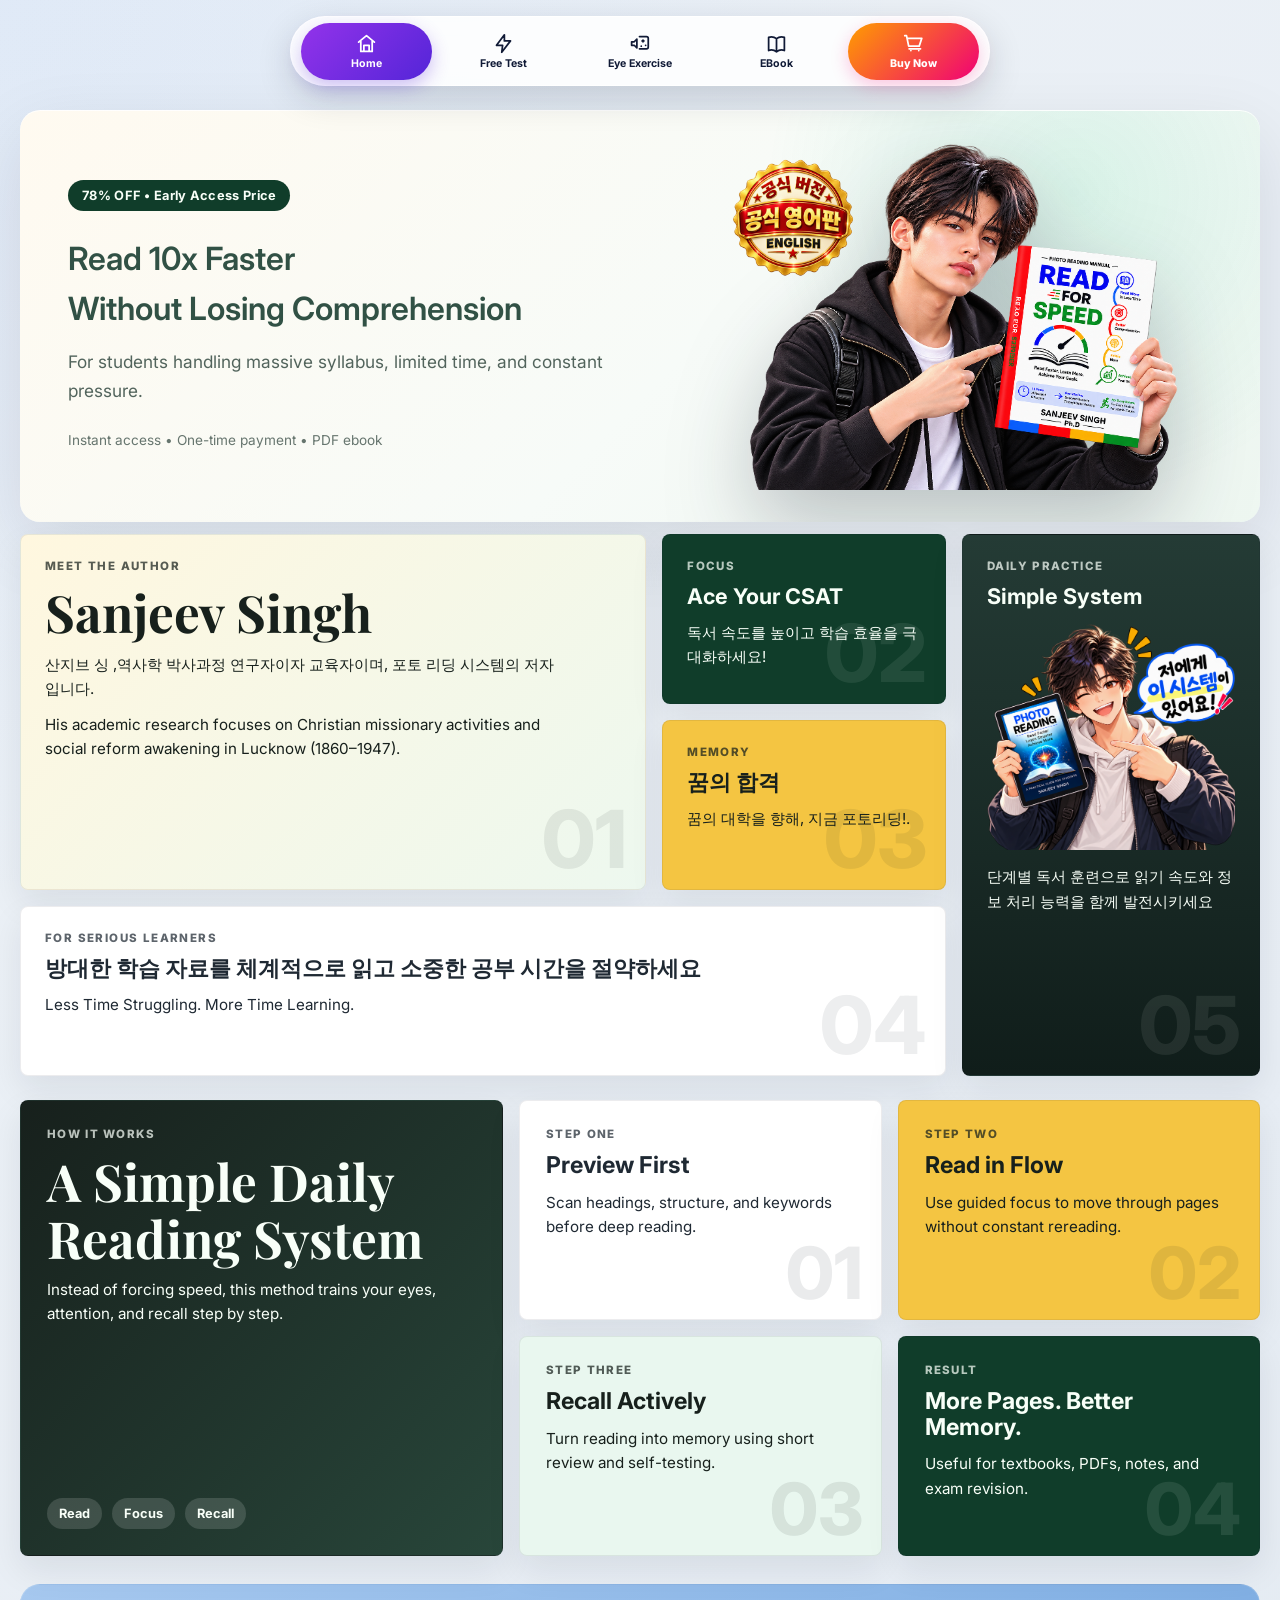
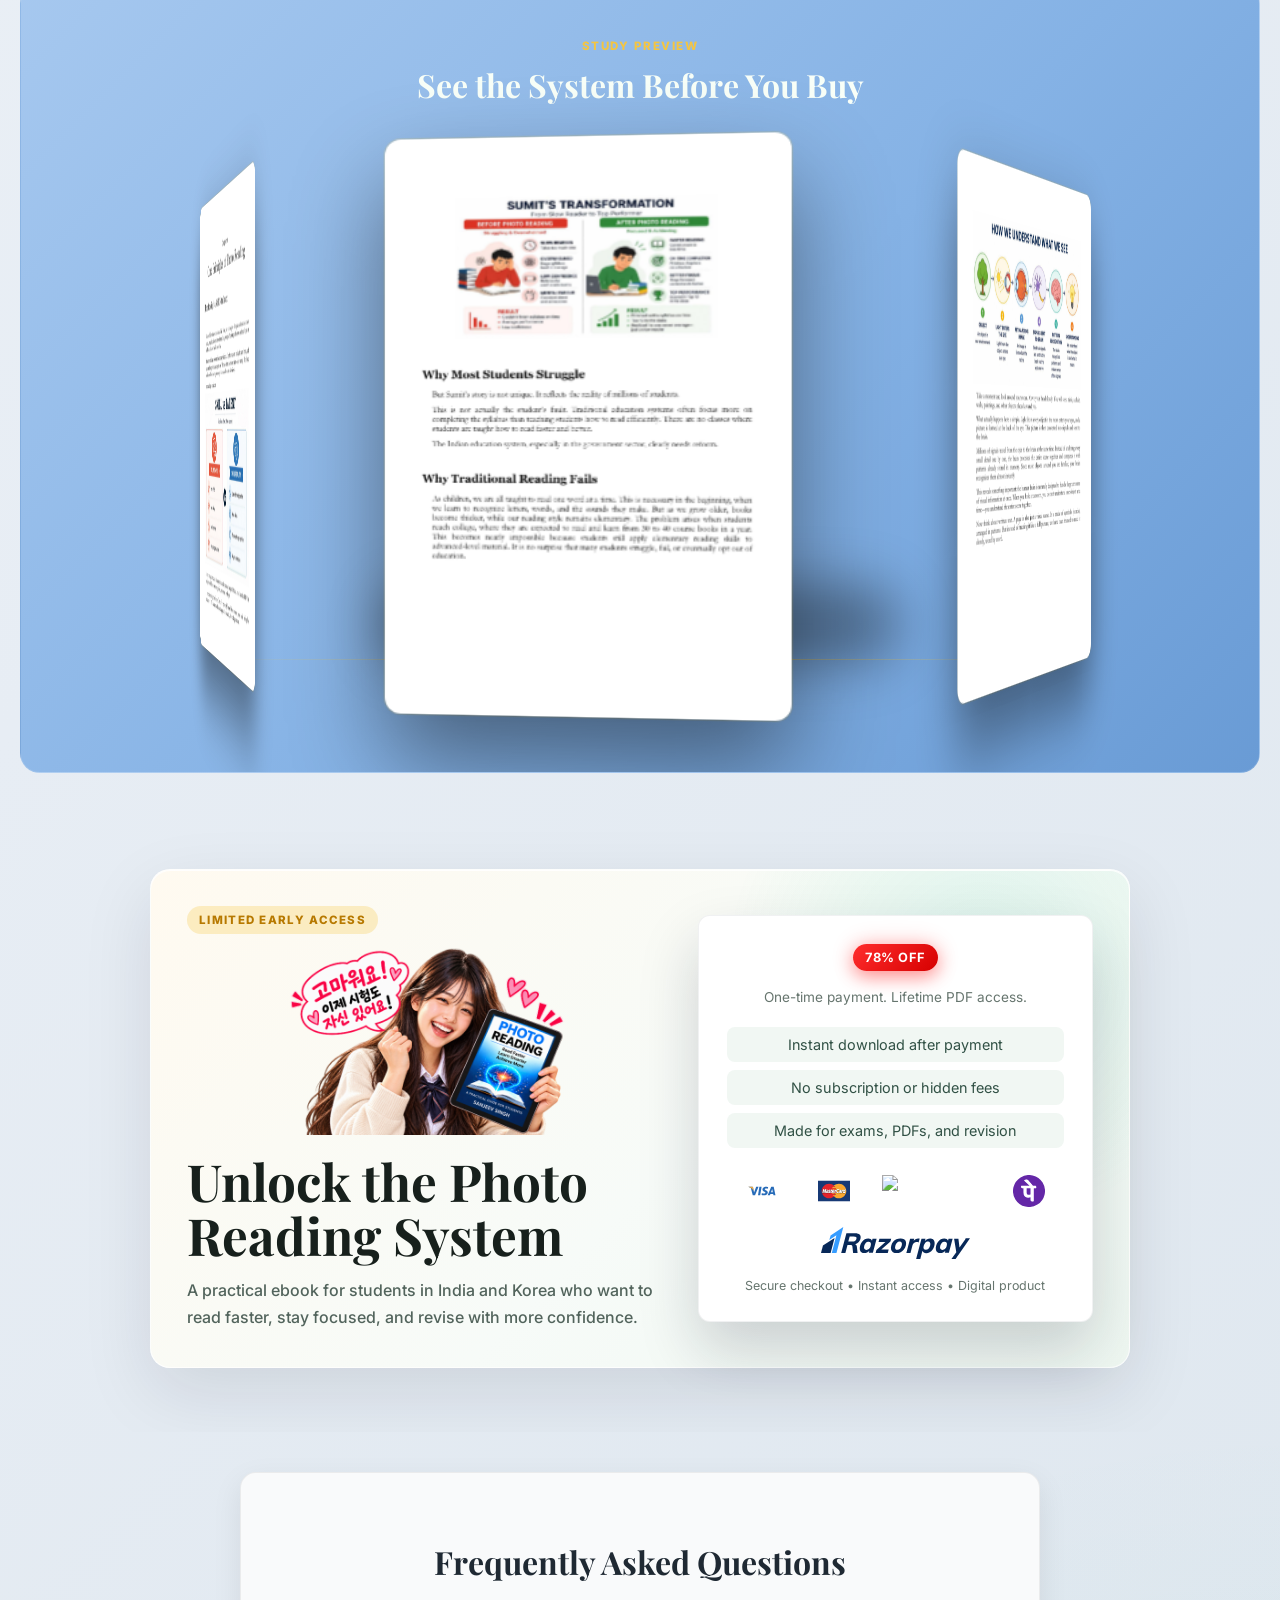
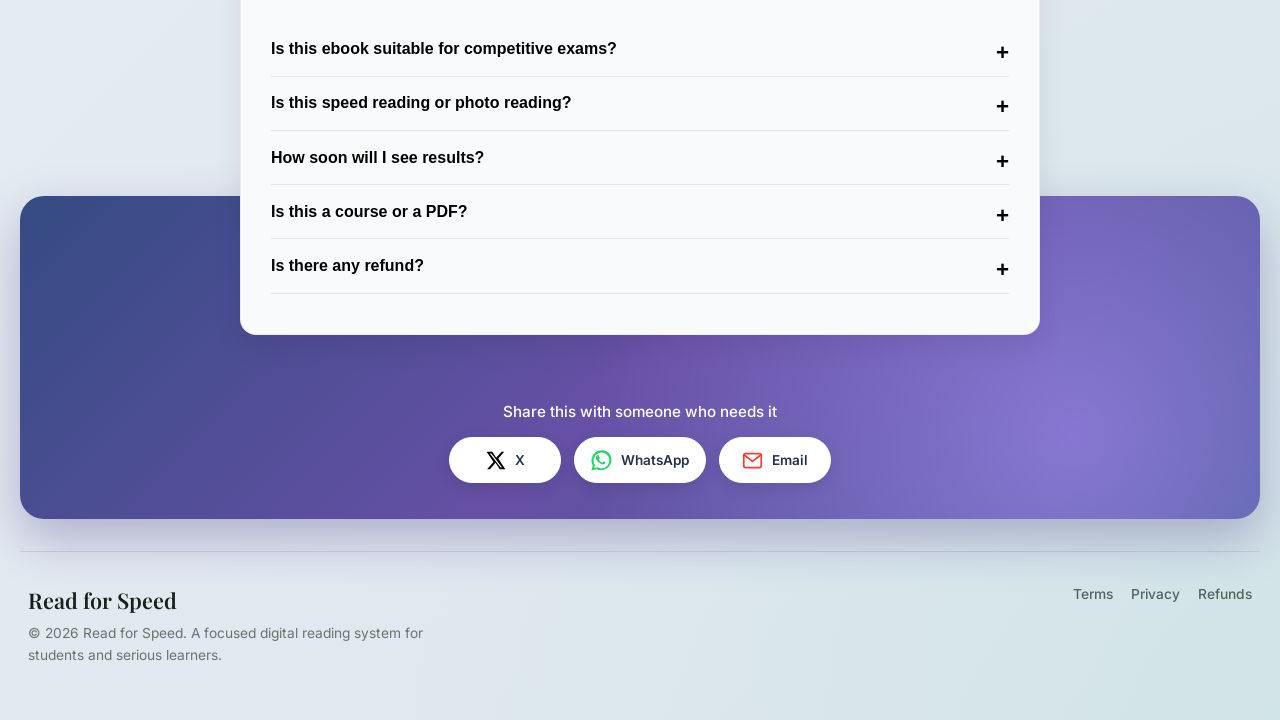
==== commit 1c8c15da: "Update index.html" ====
--- a/index.html
+++ b/index.html
@@ -820,11 +820,11 @@
 }
 
 .share-buttons a[aria-label="Share on X"] svg {
-  color: #ffffff;
+  color: #000000;
 }
 
 .share-buttons a[aria-label="Share on WhatsApp"] svg {
-  color: #000000;
+  color: #25D366;
 }
 
 .share-buttons a[aria-label="Share via Email"] svg {
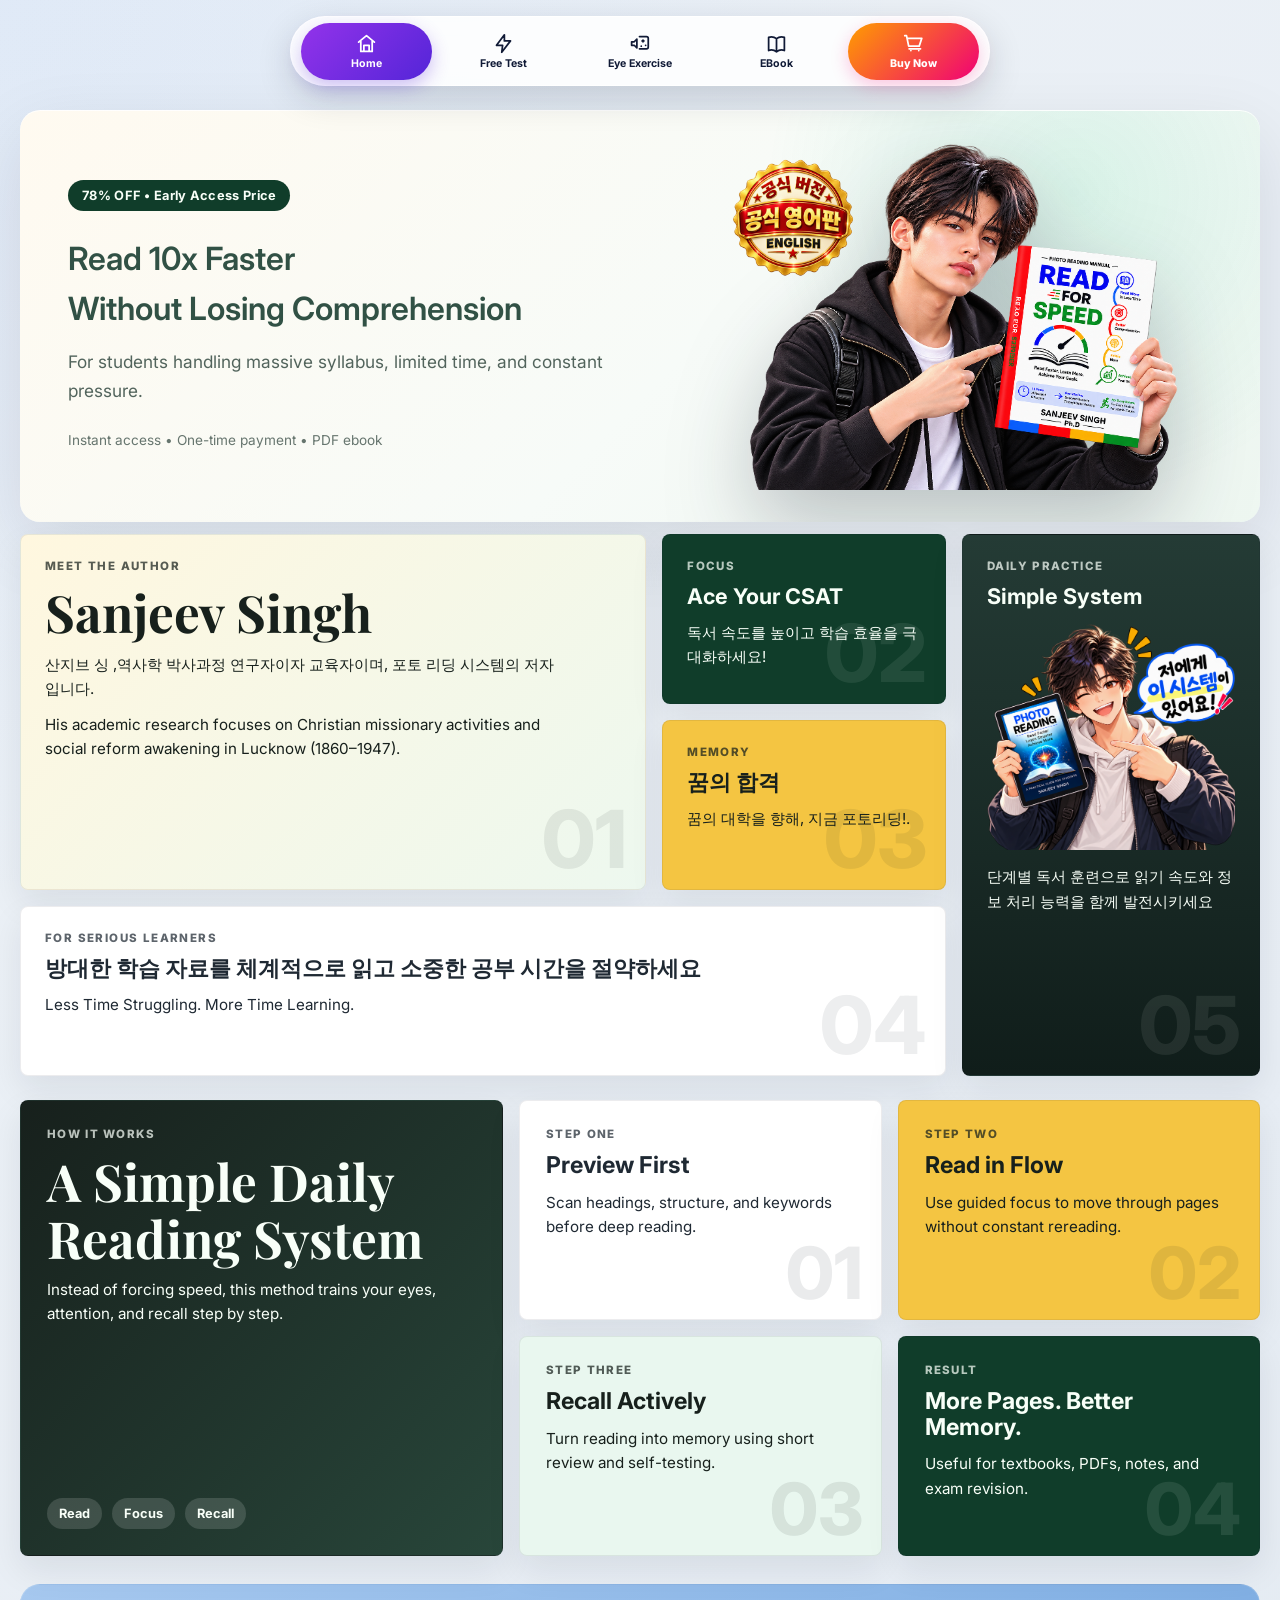
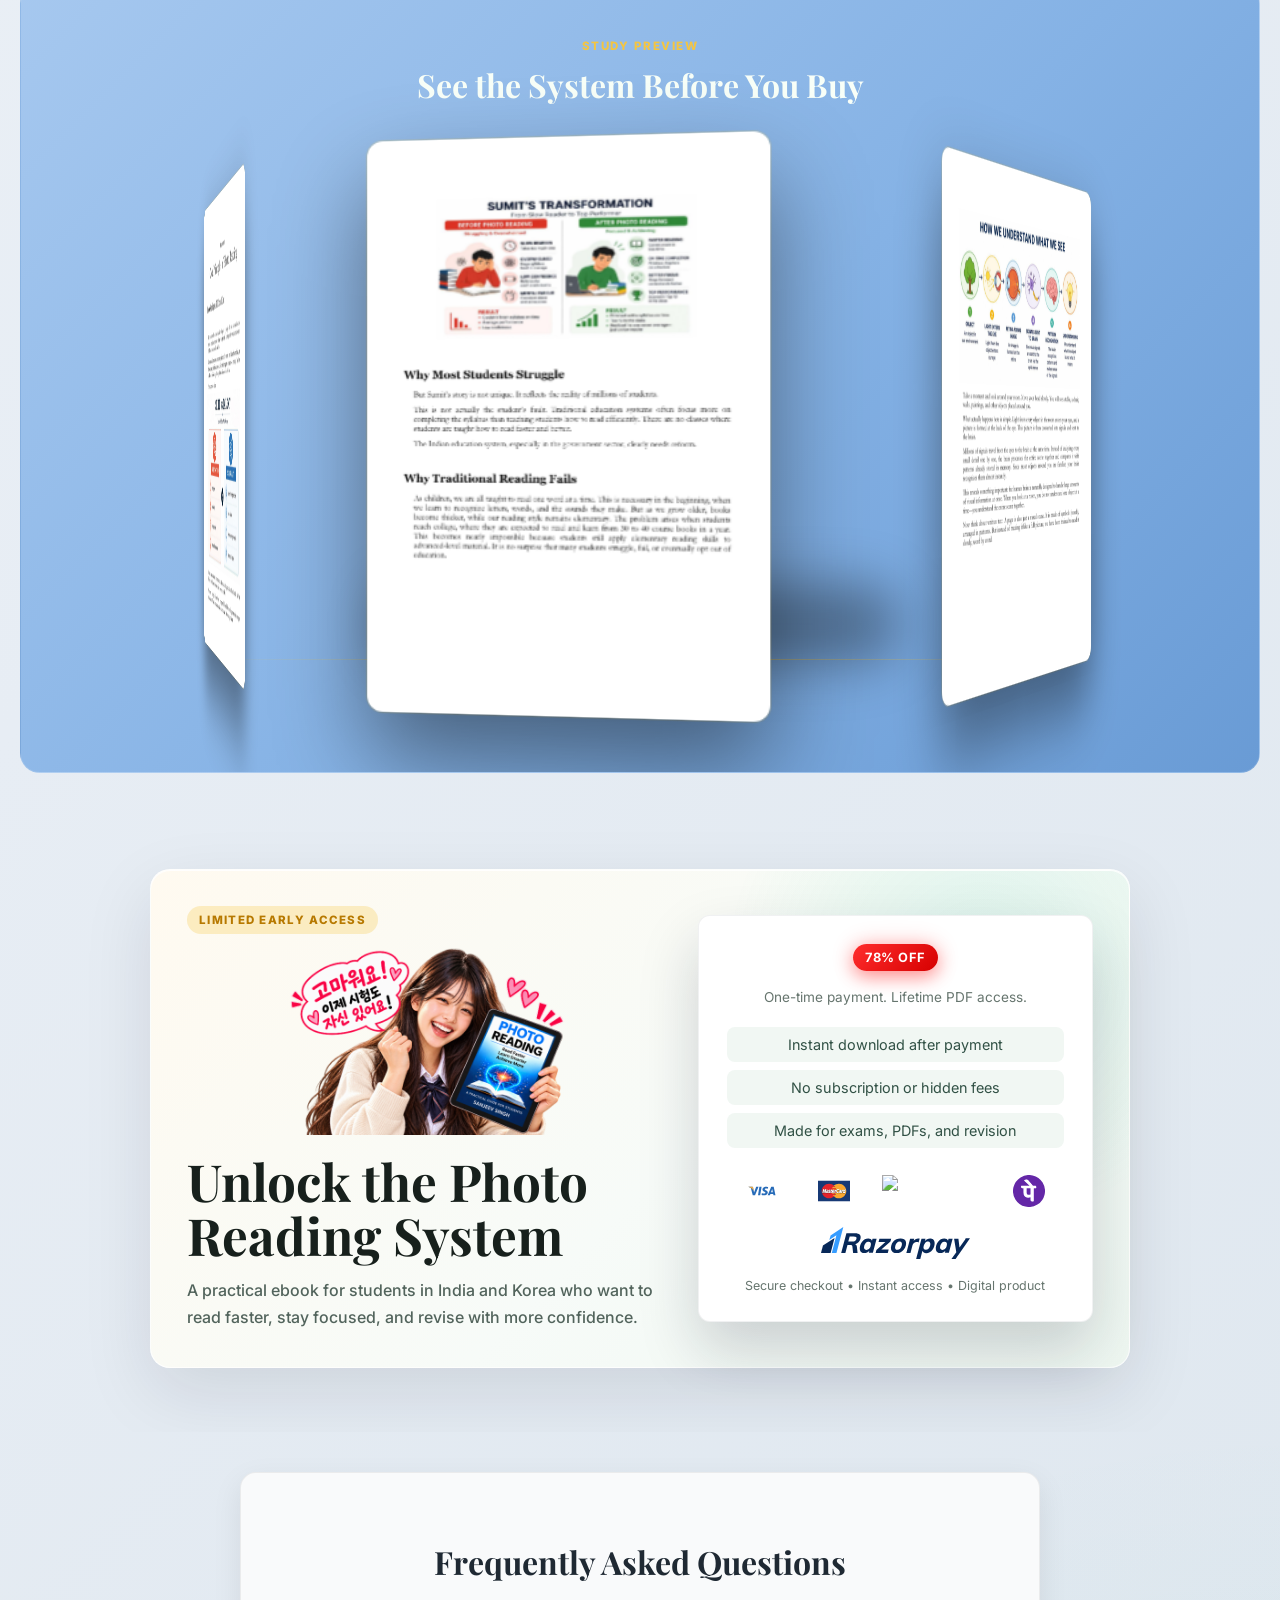
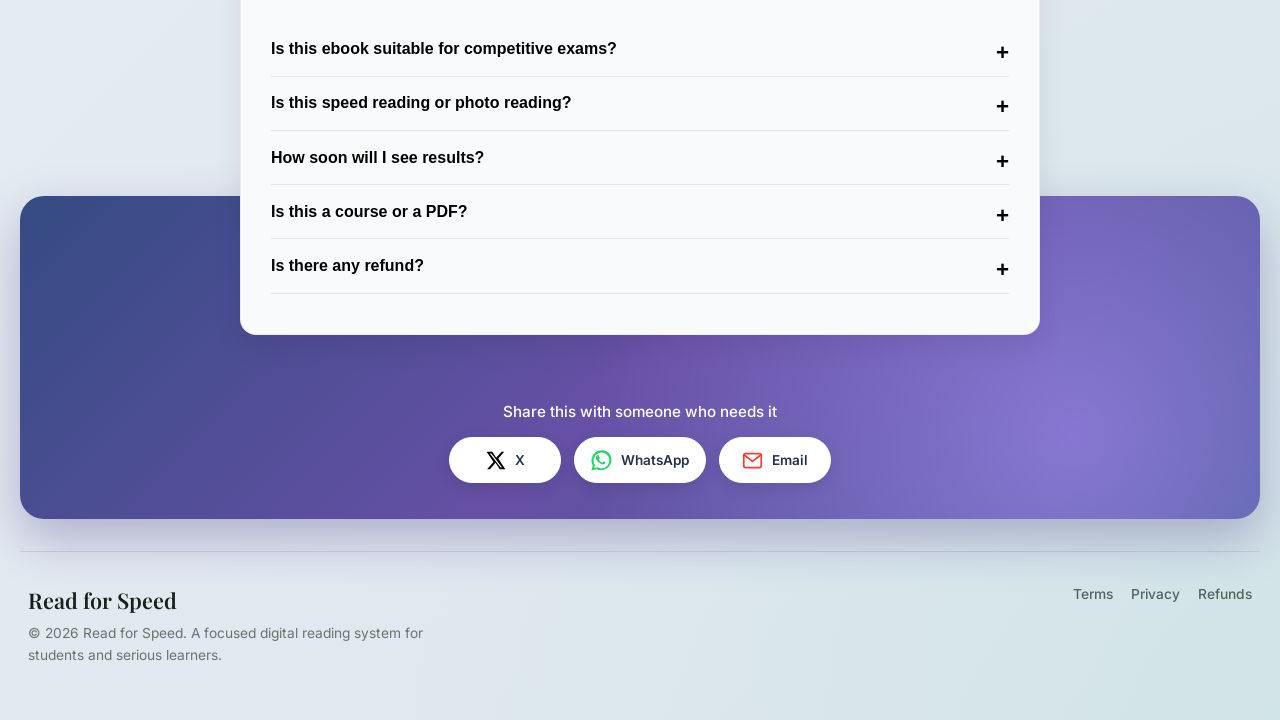
==== commit 3bc4276a: "Honor Korean language links on homepage" ====
--- a/index.html
+++ b/index.html
@@ -3034,10 +3034,13 @@
   try {
     const params = new URLSearchParams(window.location.search);
     const forcedCountry = params.get("country");
+    const forcedLanguage = params.get("lang");
 
     let countryCode;
 
-    if (forcedCountry) {
+    if (forcedLanguage === "ko") {
+      countryCode = "KR";
+    } else if (forcedCountry) {
       countryCode = forcedCountry.toUpperCase();
     } else {
       const response = await fetch("https://ipapi.co/json/");
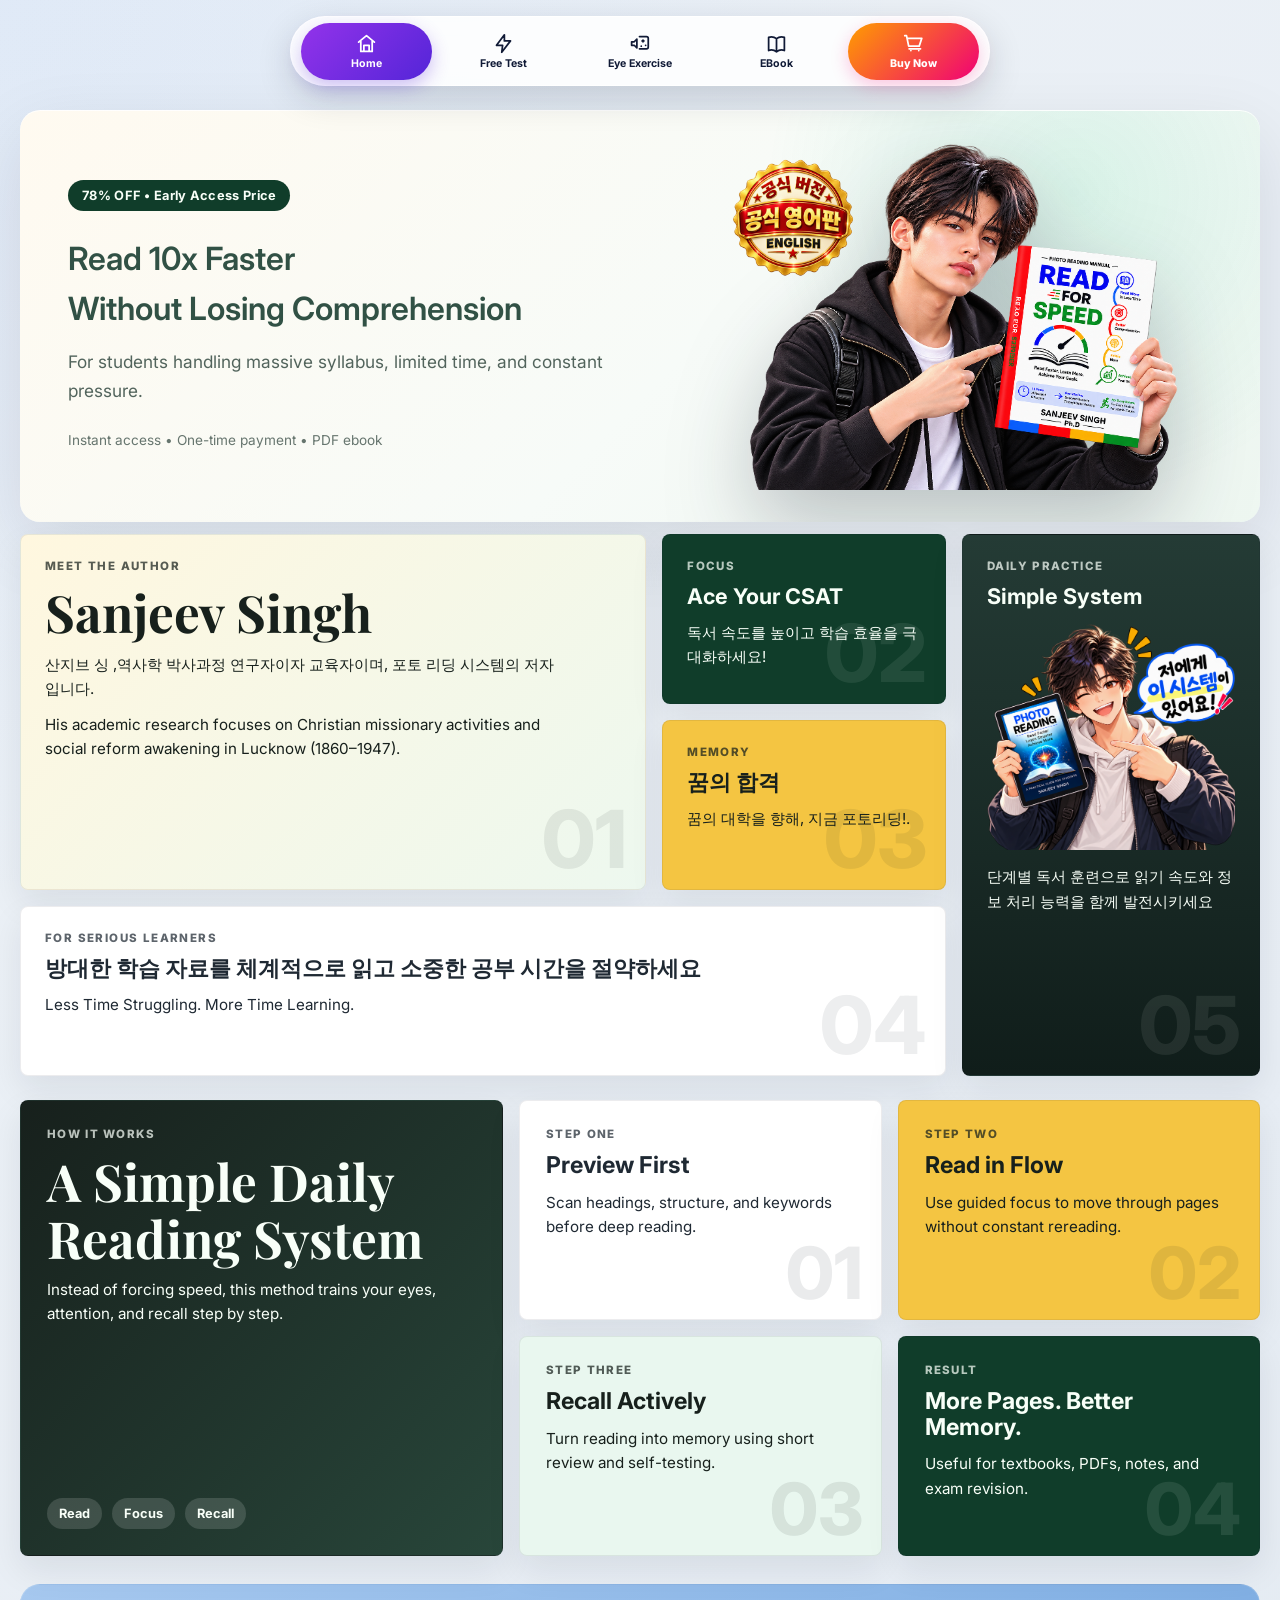
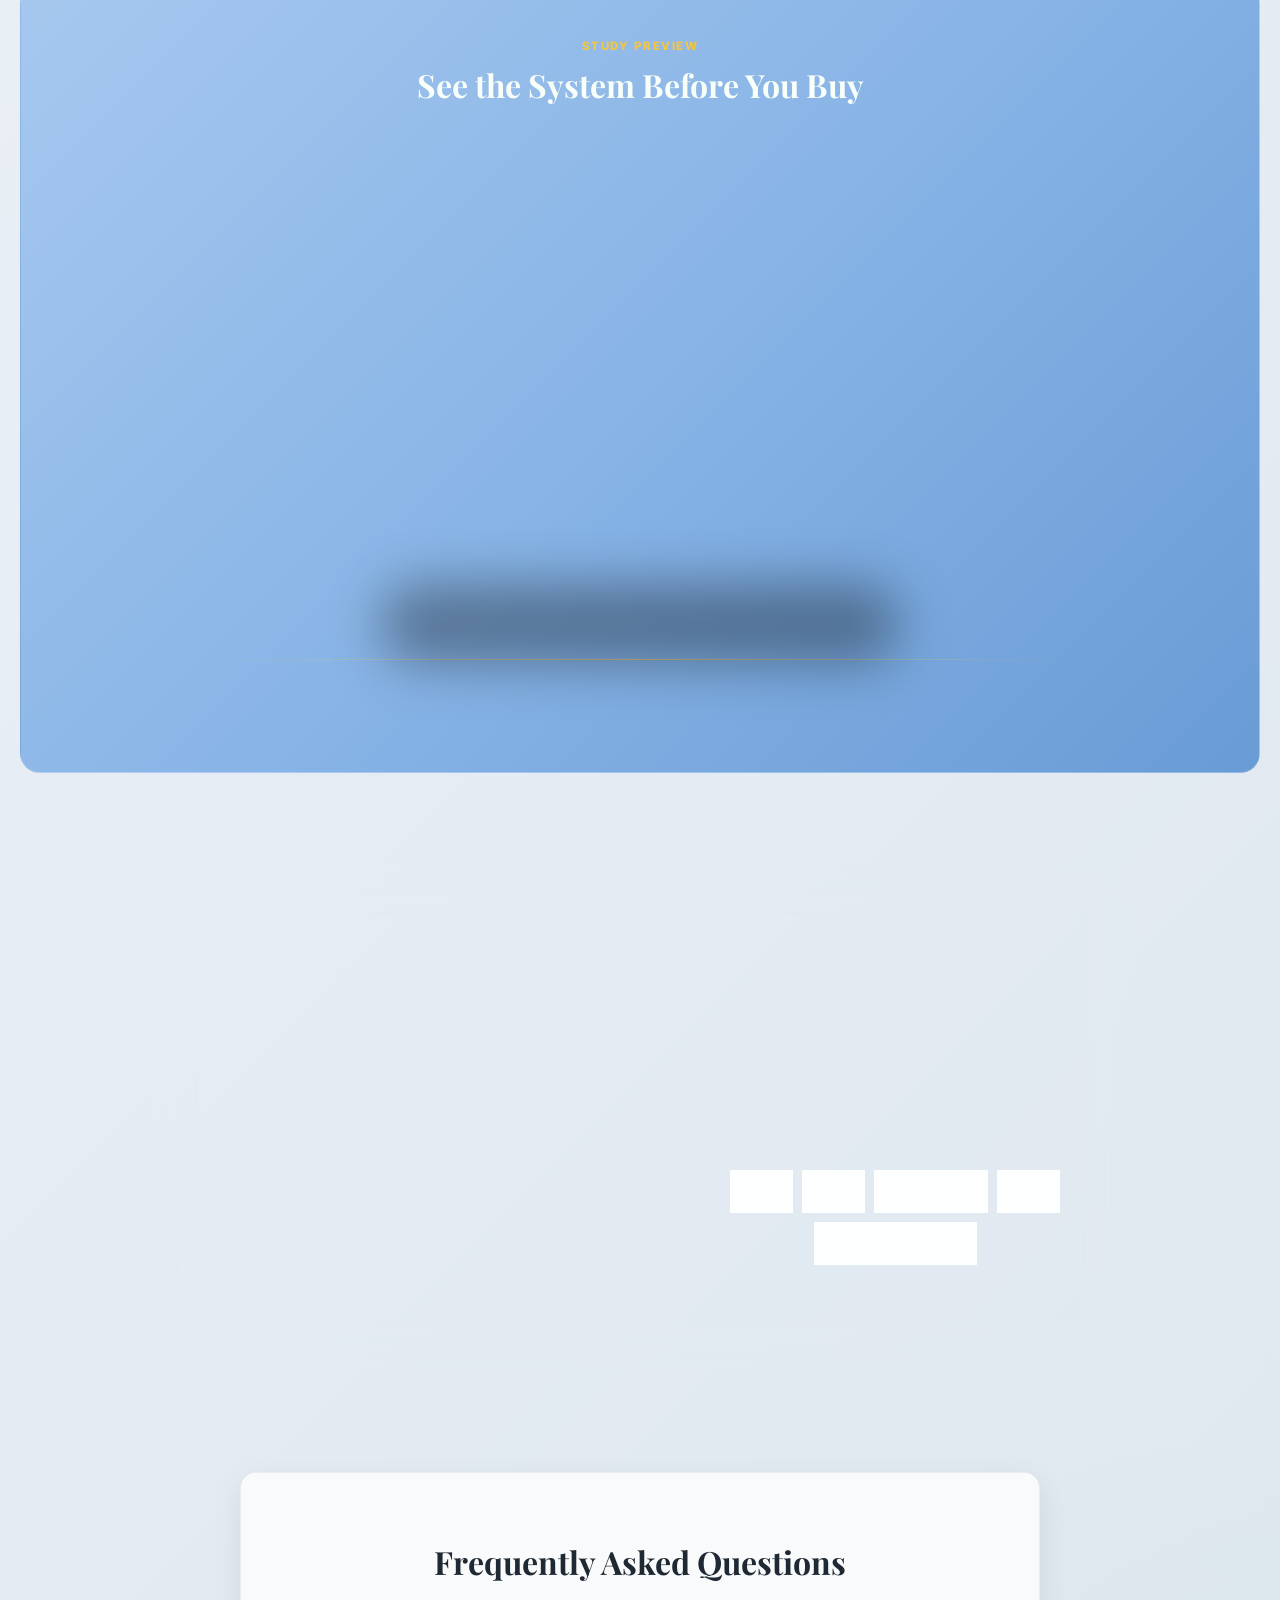
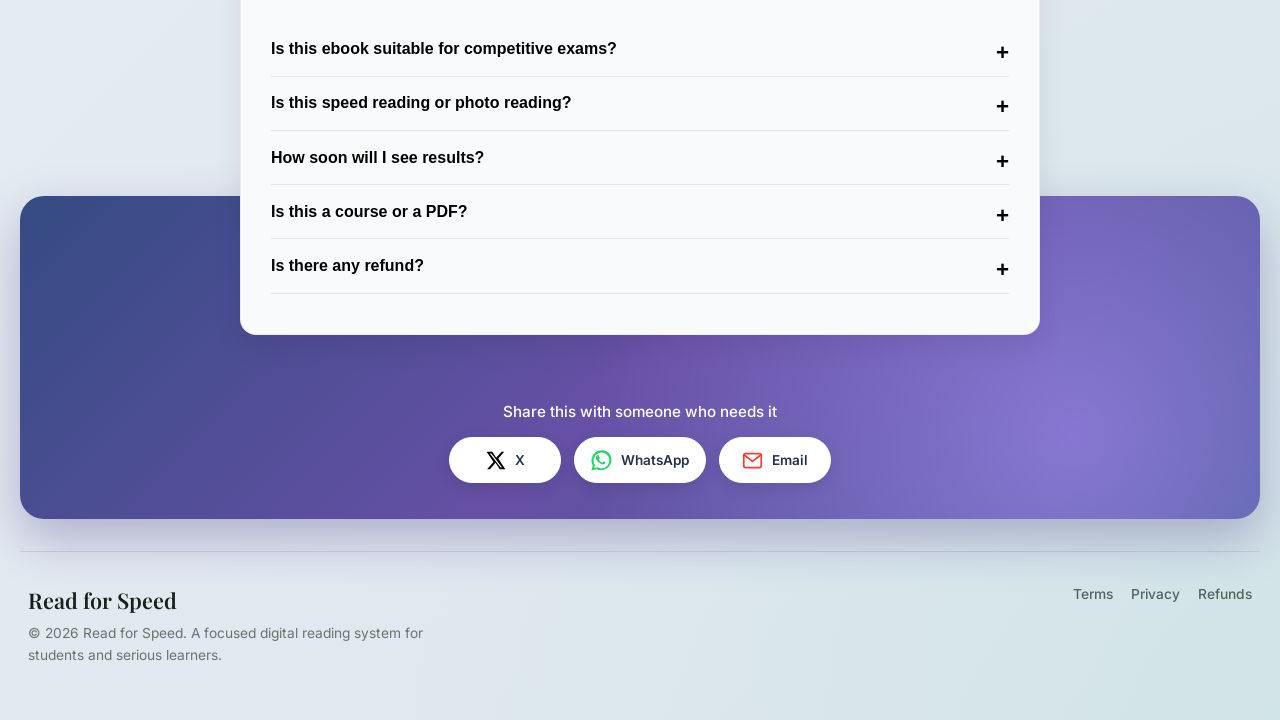
==== commit 071b3d2a: "Preserve Korean language in Eye Exercise navigation" ====
--- a/index.html
+++ b/index.html
@@ -3050,6 +3050,9 @@
 
     if (countryCode === "KR") {
 
+    // Keep Korean selected when visitors open the Eye Exercise page.
+    document.getElementById("navExercise").href = "shoot-the-duck.html?lang=ko";
+
     setLanguage("ko");
 
     document.querySelectorAll(".pay-korea").forEach(button => {
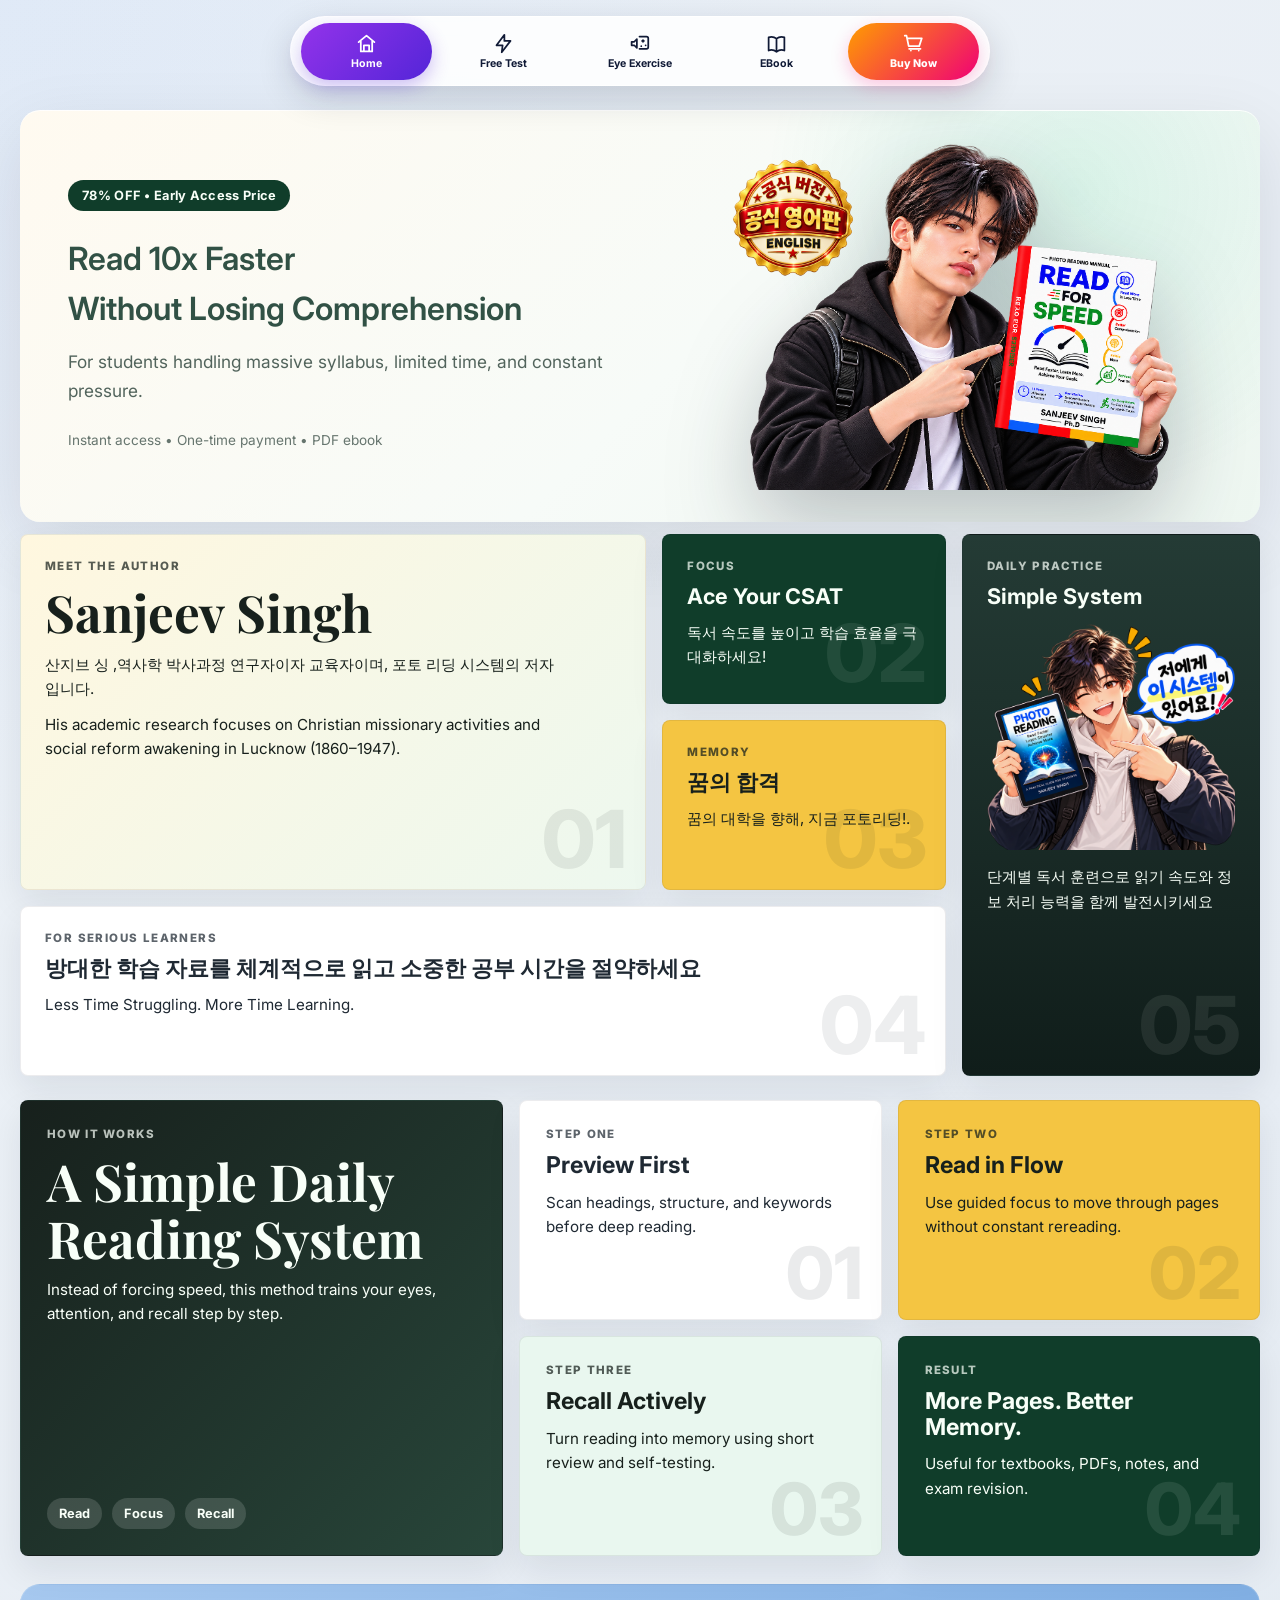
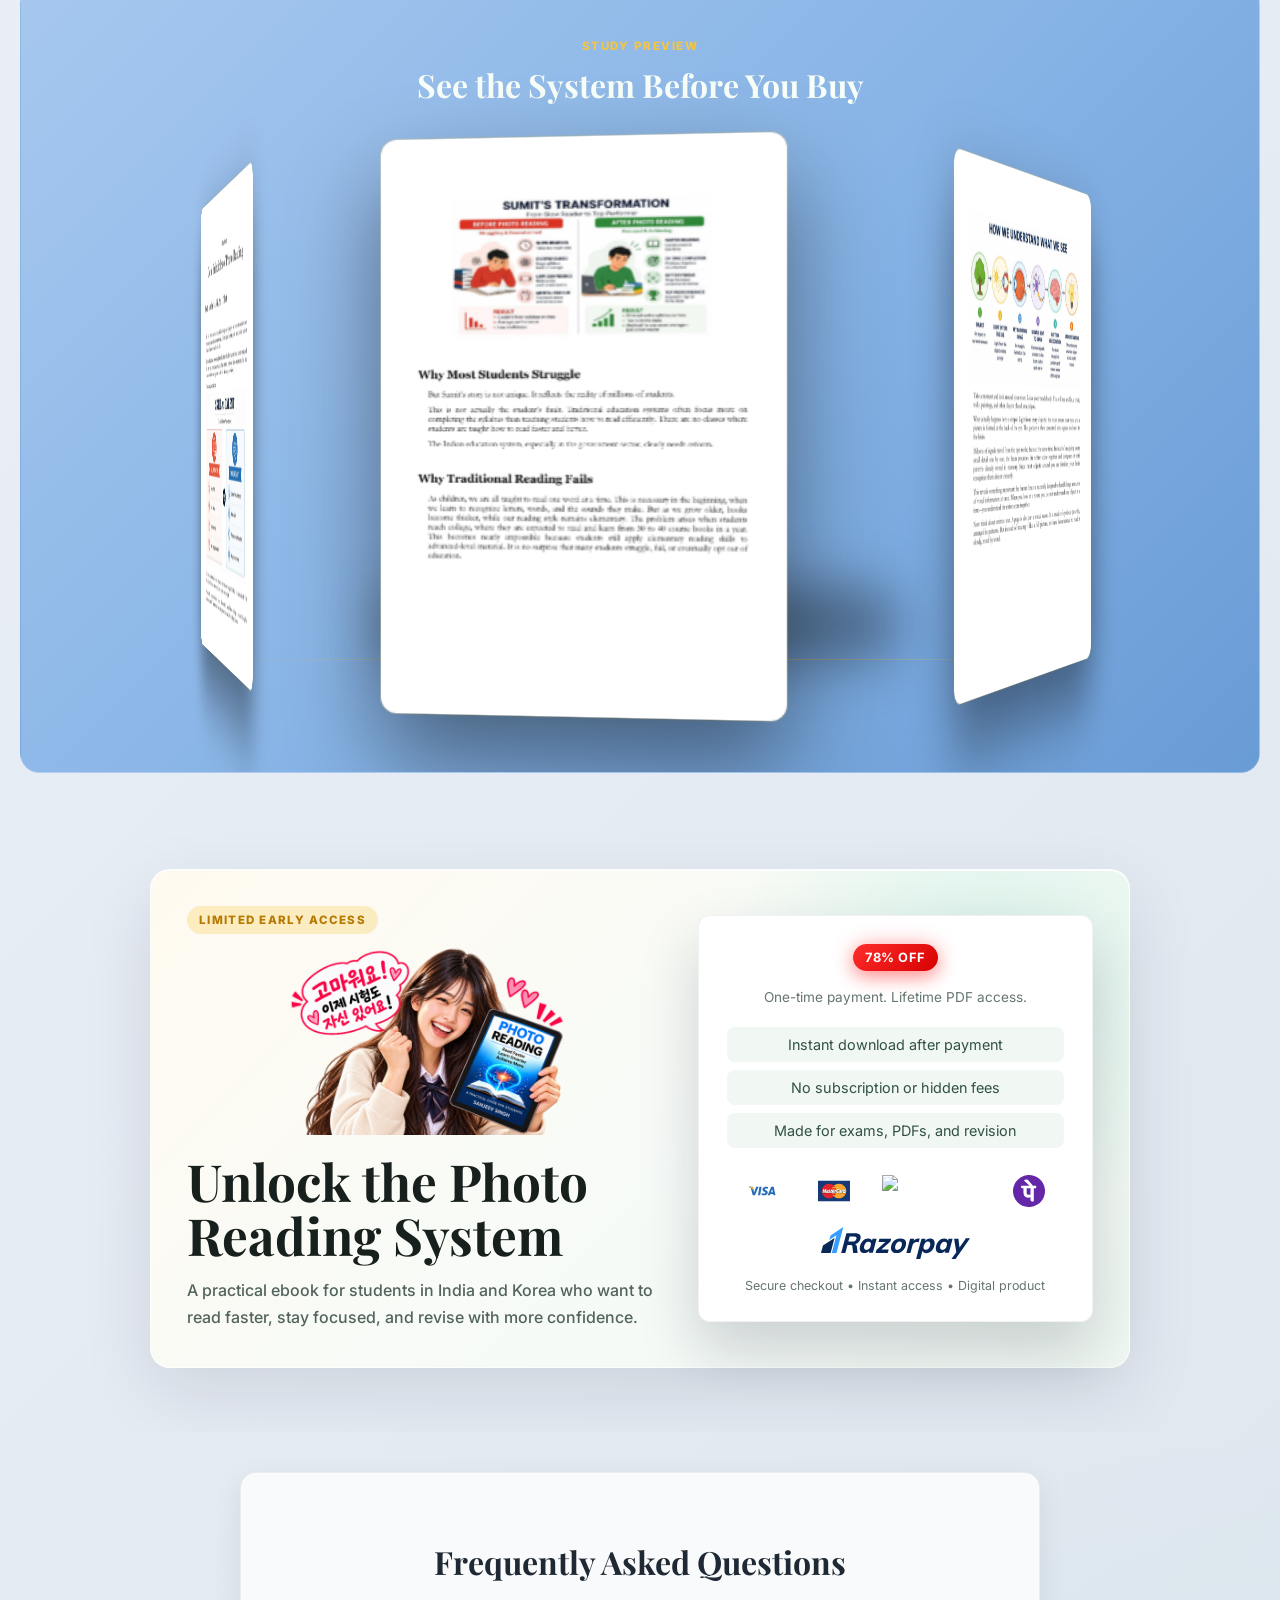
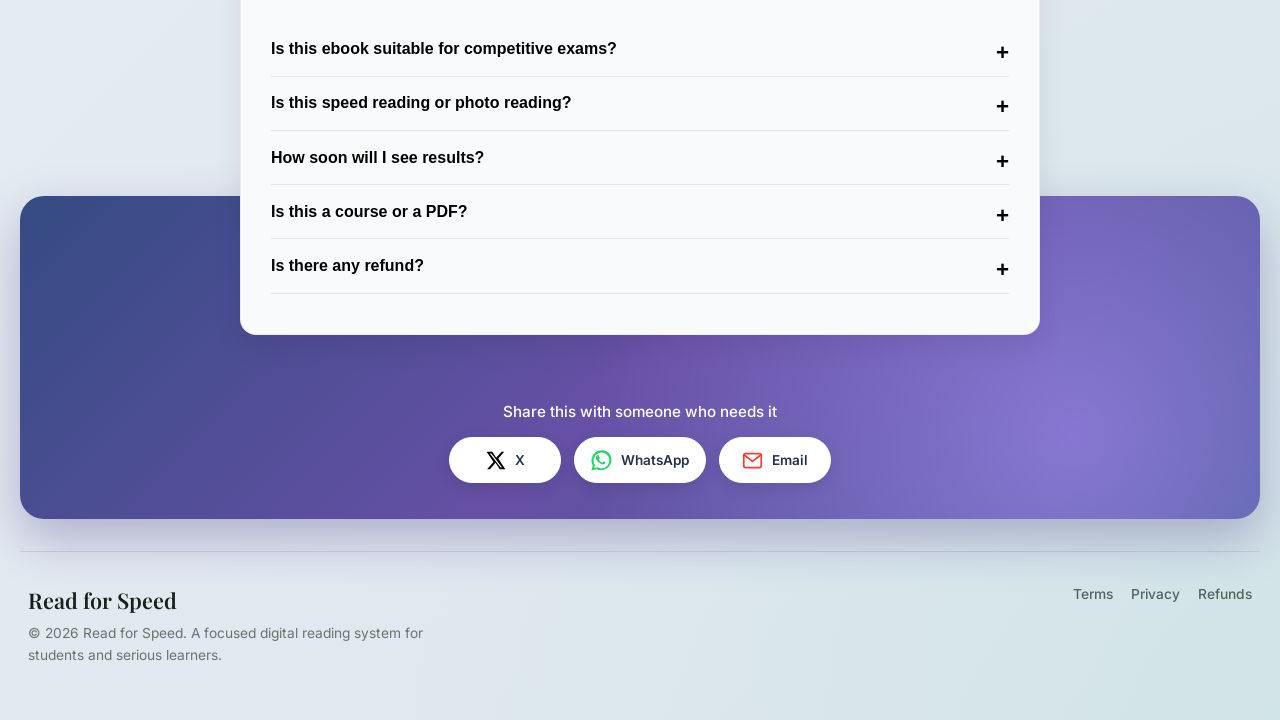
==== commit 79c180c4: "Pass affiliate referral attribution into Paddle checkout" ====
--- a/index.html
+++ b/index.html
@@ -2940,6 +2940,7 @@
     animate();
   })();
 </script>
+<script src="assets/js/affiliate-tracking.js"></script>
 <script src="https://cdn.paddle.com/paddle/v2/paddle.js"></script>
 
 <script>
@@ -2967,7 +2968,10 @@
       address: {
         countryCode: "KR"
       }
-    }
+    },
+    customData: window.getRfsAffiliateAttribution
+      ? window.getRfsAffiliateAttribution()
+      : {}
   });
 
 }
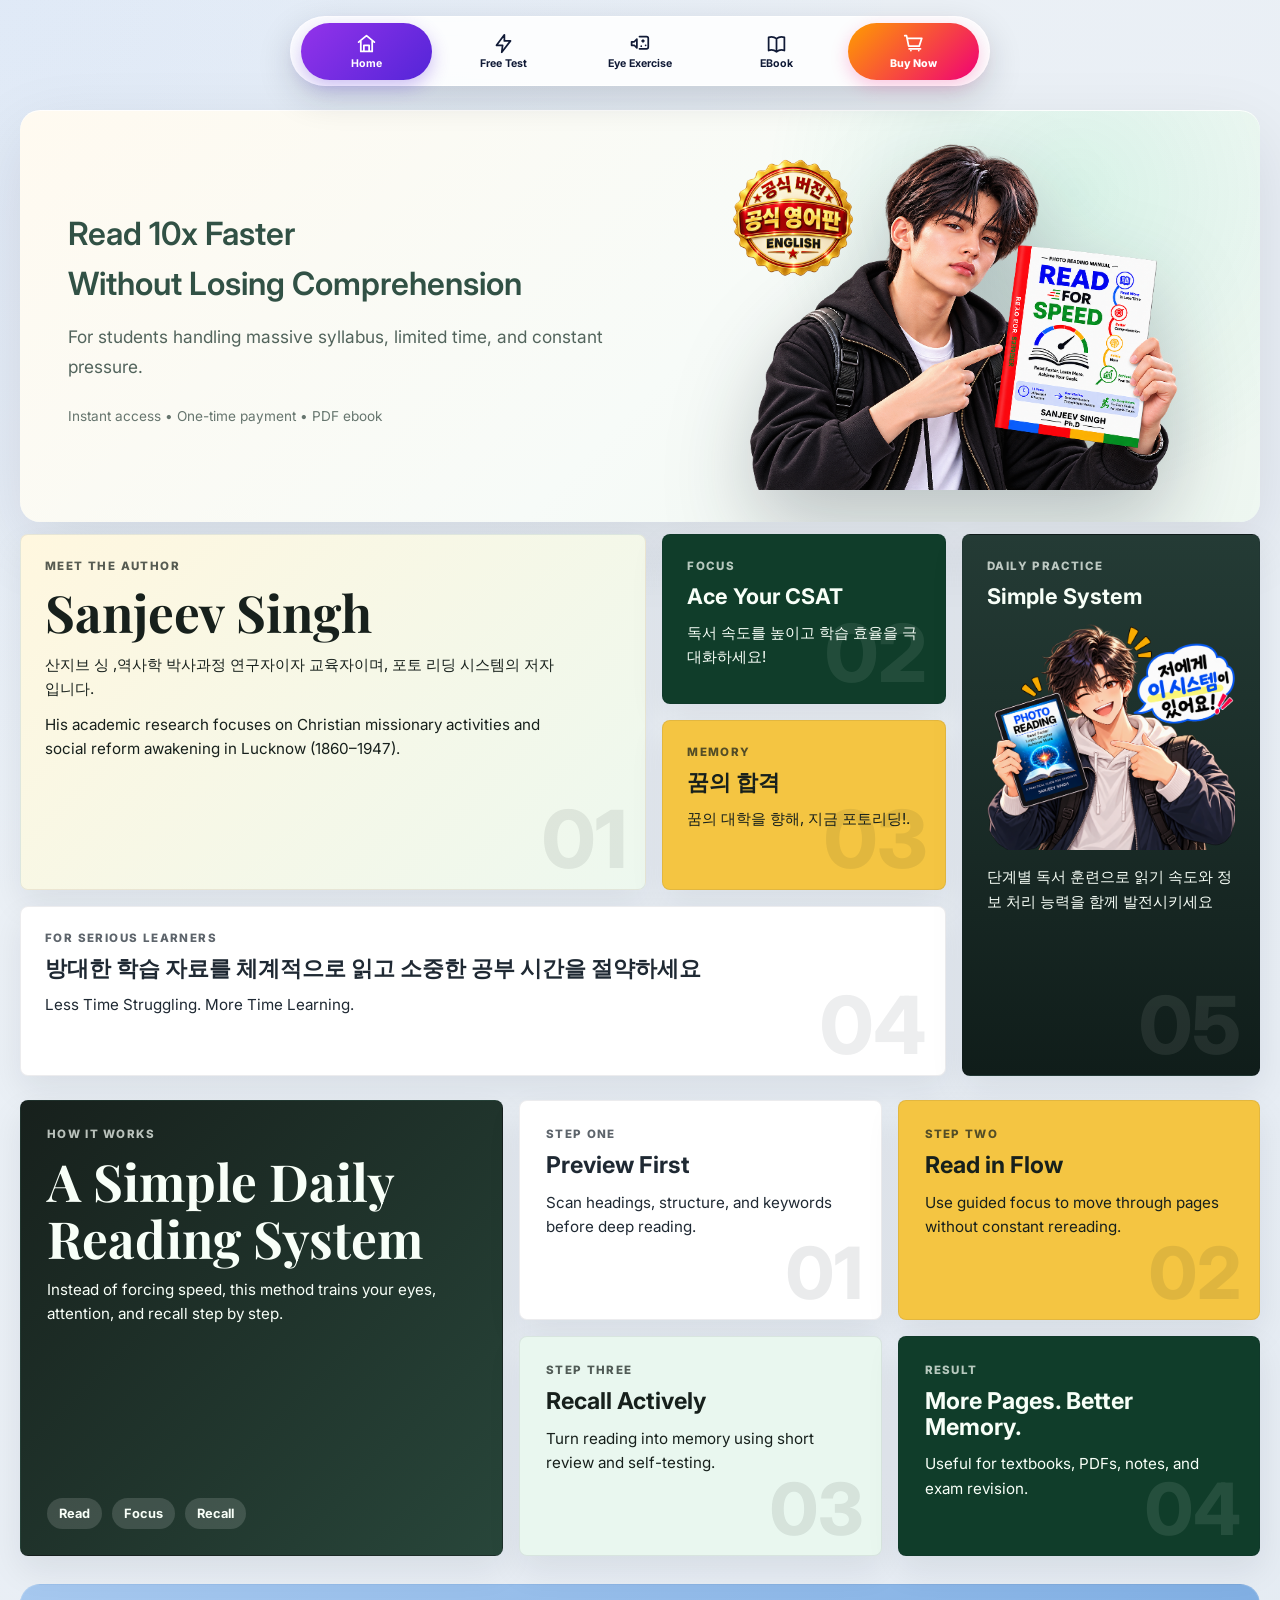
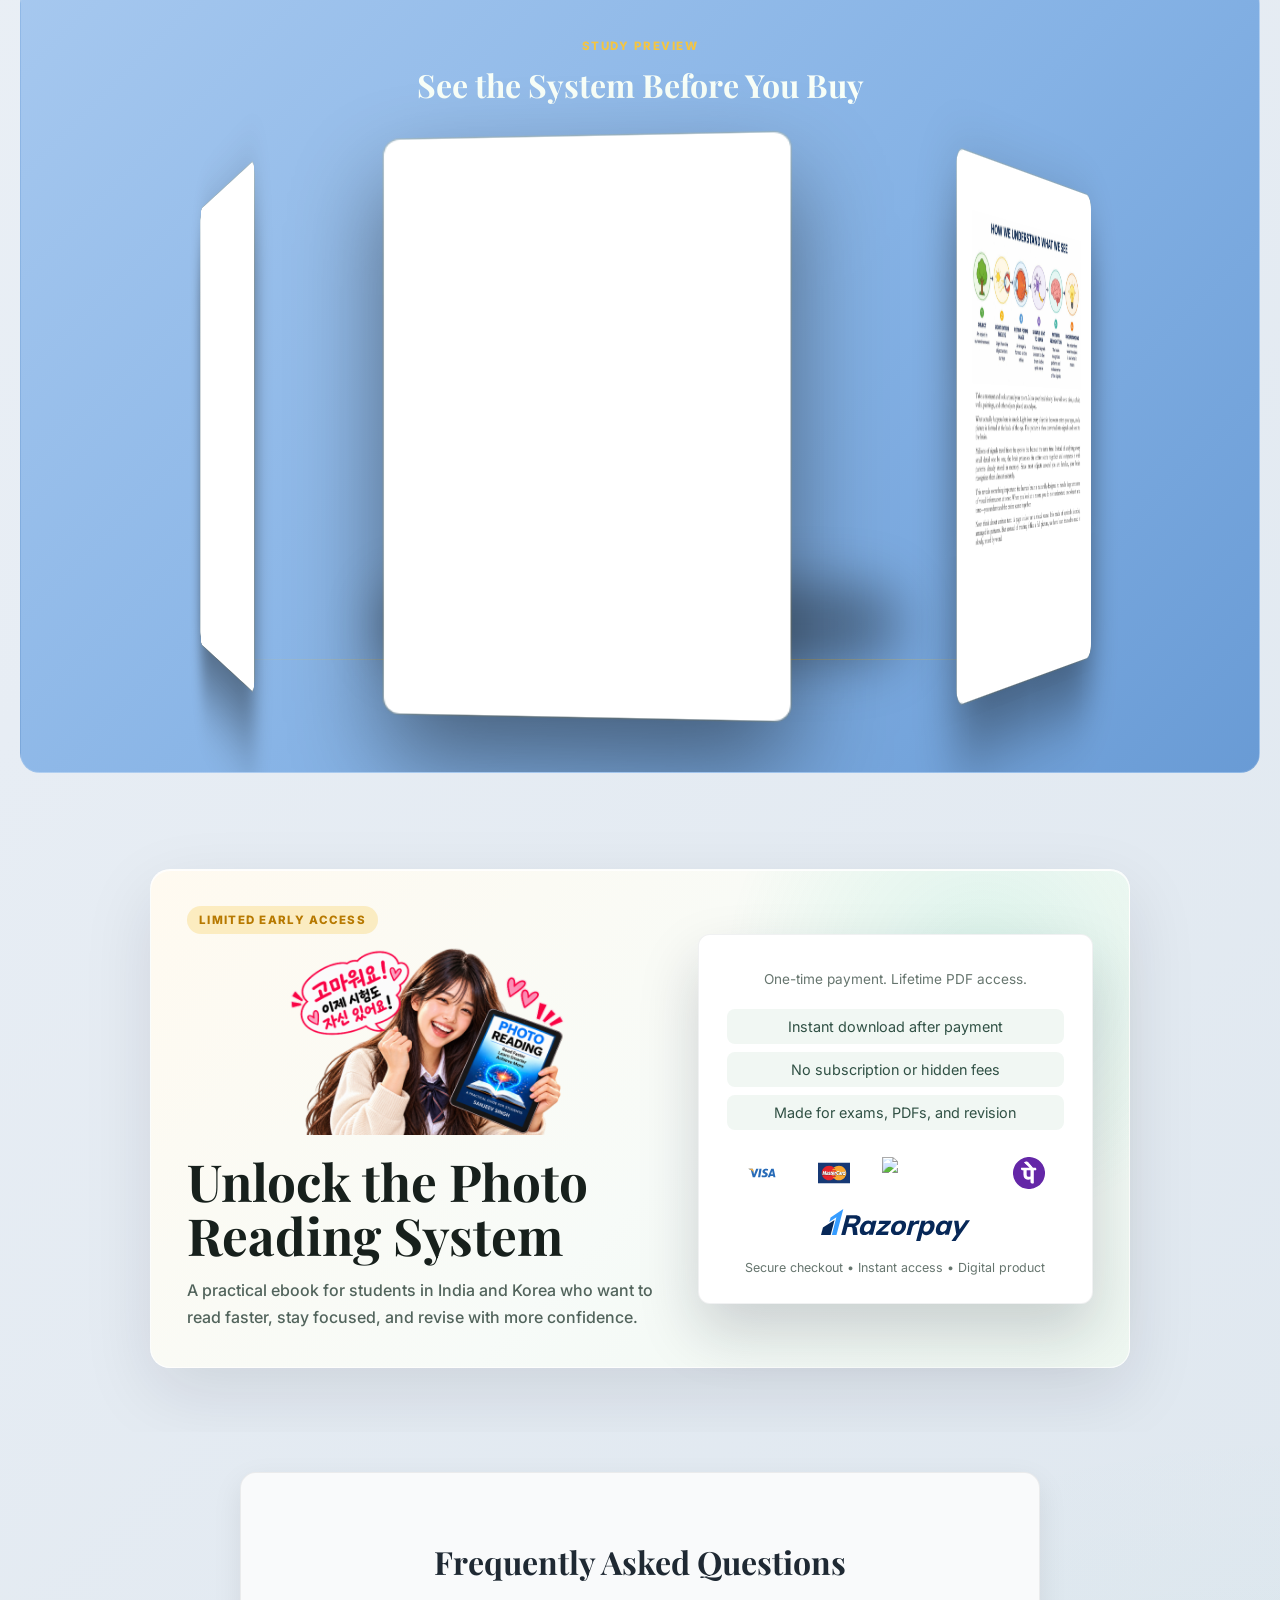
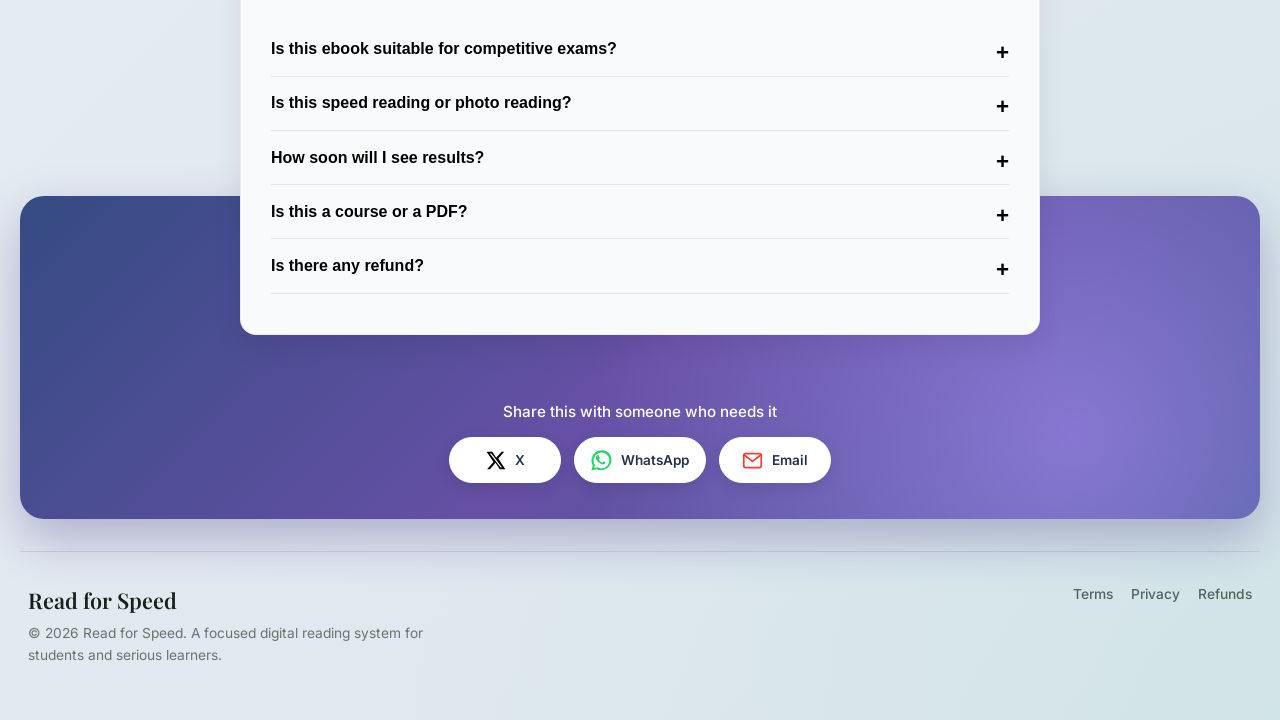
==== commit 4acd0487: "Update India and Korea ebook prices" ====
--- a/index.html
+++ b/index.html
@@ -2481,8 +2481,7 @@
   <div class="hero-inner">
 
     <div class="hero-copy">
-      <div class="hero-badge">78% OFF • Early Access Price</div>
-
+      
      <h1 class="hero-title">
   <span id="heroTitle1">Read 10x Faster</span>
   <span id="heroTitle2">Without Losing Comprehension</span>
@@ -2497,13 +2496,13 @@
    class="btn-primary hero-cta payment-option pay-india"
    target="_blank"
    rel="noopener noreferrer">
-  Get Instant Access - ₹110
+  Get Instant Access - ₹242
 </a>
 
 <button type="button"
         class="btn-primary hero-cta payment-option pay-korea"
         onclick="openPaddleCheckout()">
-  Get Instant Access - ₩3900
+  Get Instant Access - ₩7900
 </button>
 
       <p class="hero-trust">
@@ -2674,13 +2673,10 @@
     </div>
 
     <div class="buy-panel">
-      <div class="discount-badge">78% OFF</div>
-
-      <div class="buy-old-price payment-option pay-india">₹499</div>
-      <div class="buy-old-price payment-option pay-korea">₩17900</div>
-
-      <div class="buy-price payment-option pay-india">₹110</div>
-      <div class="buy-price payment-option pay-korea">₩3900</div>
+
+
+      <div class="buy-price payment-option pay-india">₹242</div>
+      <div class="buy-price payment-option pay-korea">₩7900</div>
 
       <div class="buy-price-note">
         One-time payment. Lifetime PDF access.
@@ -2696,13 +2692,13 @@
          class="btn-primary payment-option pay-india"
          target="_blank"
          rel="noopener noreferrer">
-        Unlock the System - ₹110
+        Unlock the System - ₹242
       </a>
 
       <button type="button"
               class="btn-primary payment-option pay-korea"
               onclick="openPaddleCheckout()">
-        Unlock the System - ₩3900
+        Unlock the System - ₩7900
       </button>
 
       <div class="payment-icons">
@@ -2978,7 +2974,7 @@
 
   const translations = {
   en: {
-heroBuyBtn: "Get Instant Access - ₹110",
+heroBuyBtn: "Get Instant Access - ₹242",
     navHome: "Home",
 navWho: "Free Test",
 navPreview: "EBook",
@@ -2992,7 +2988,7 @@
   },
 
   ko: {
-    heroBuyBtn: "즉시 이용하기 - ₩3900",
+    heroBuyBtn: "즉시 이용하기 - ₩7900",
 
     navHome: "홈",
 navWho: "무료 테스트",
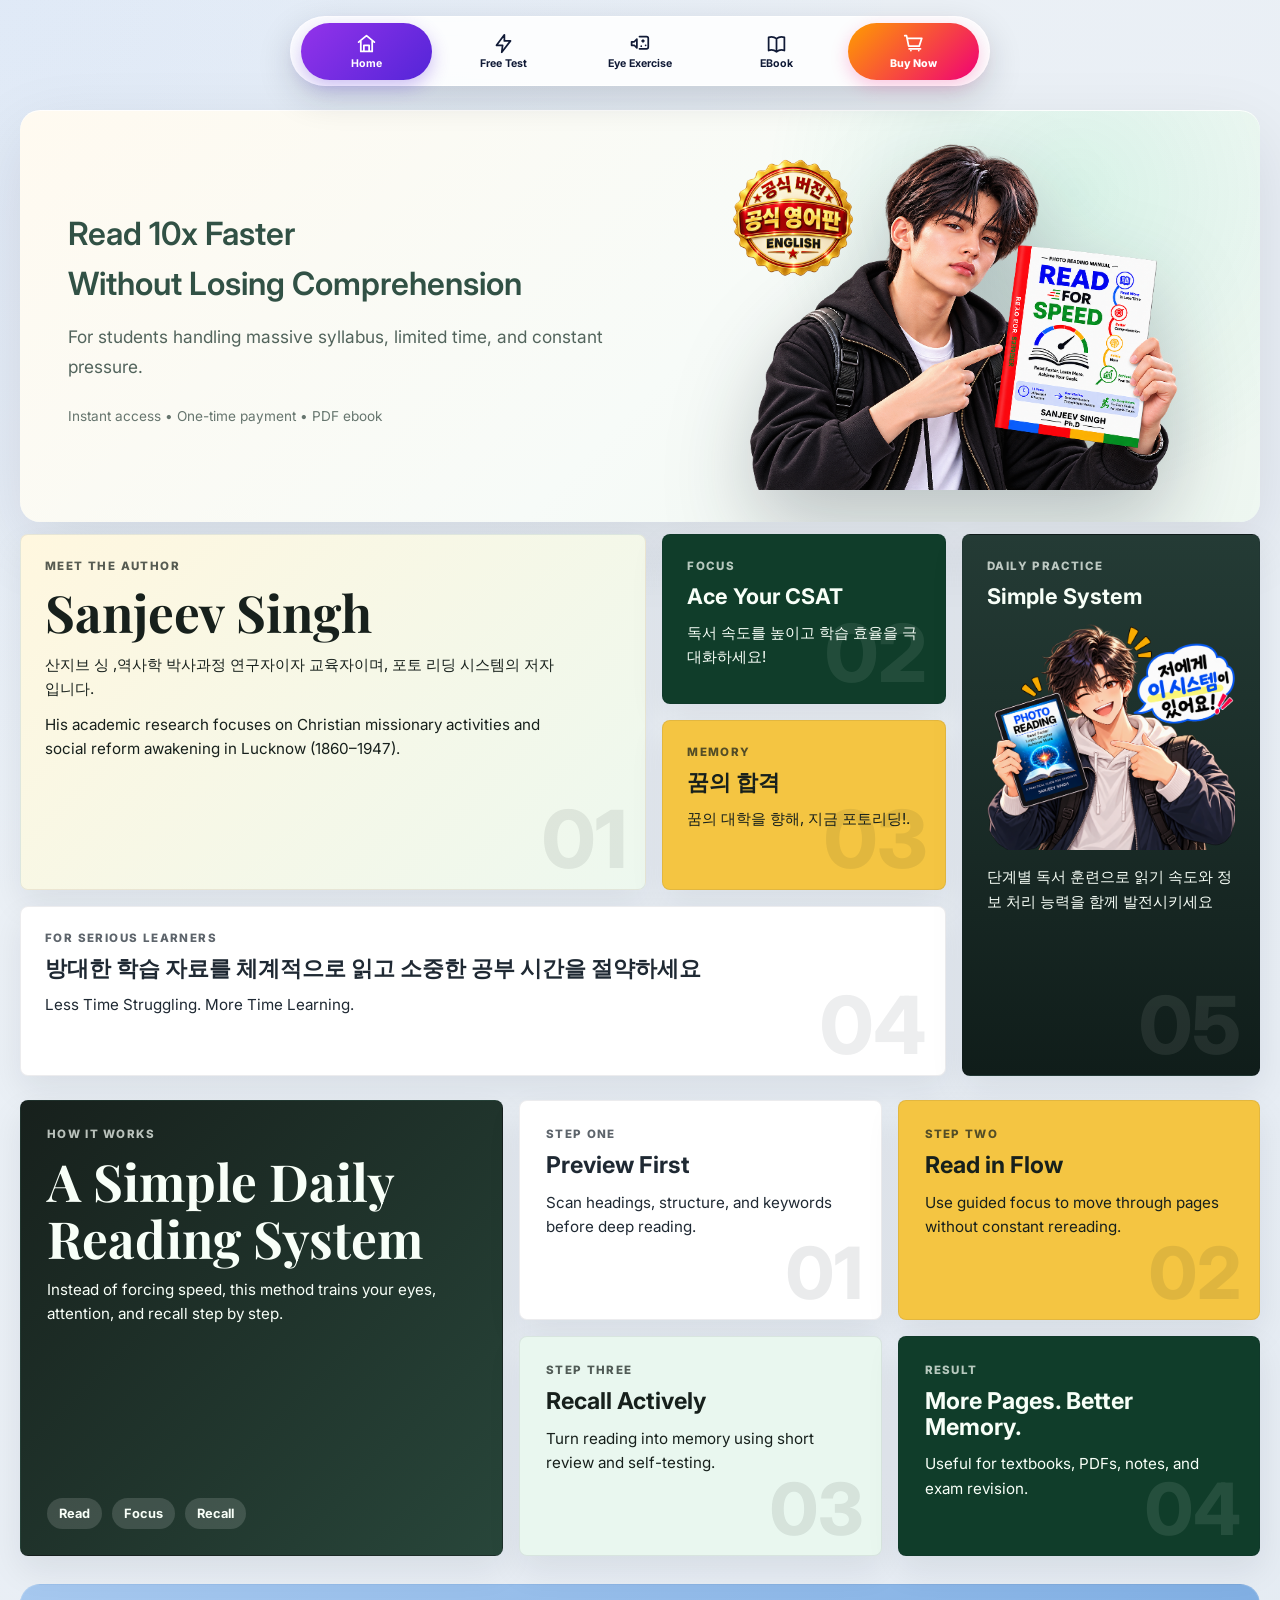
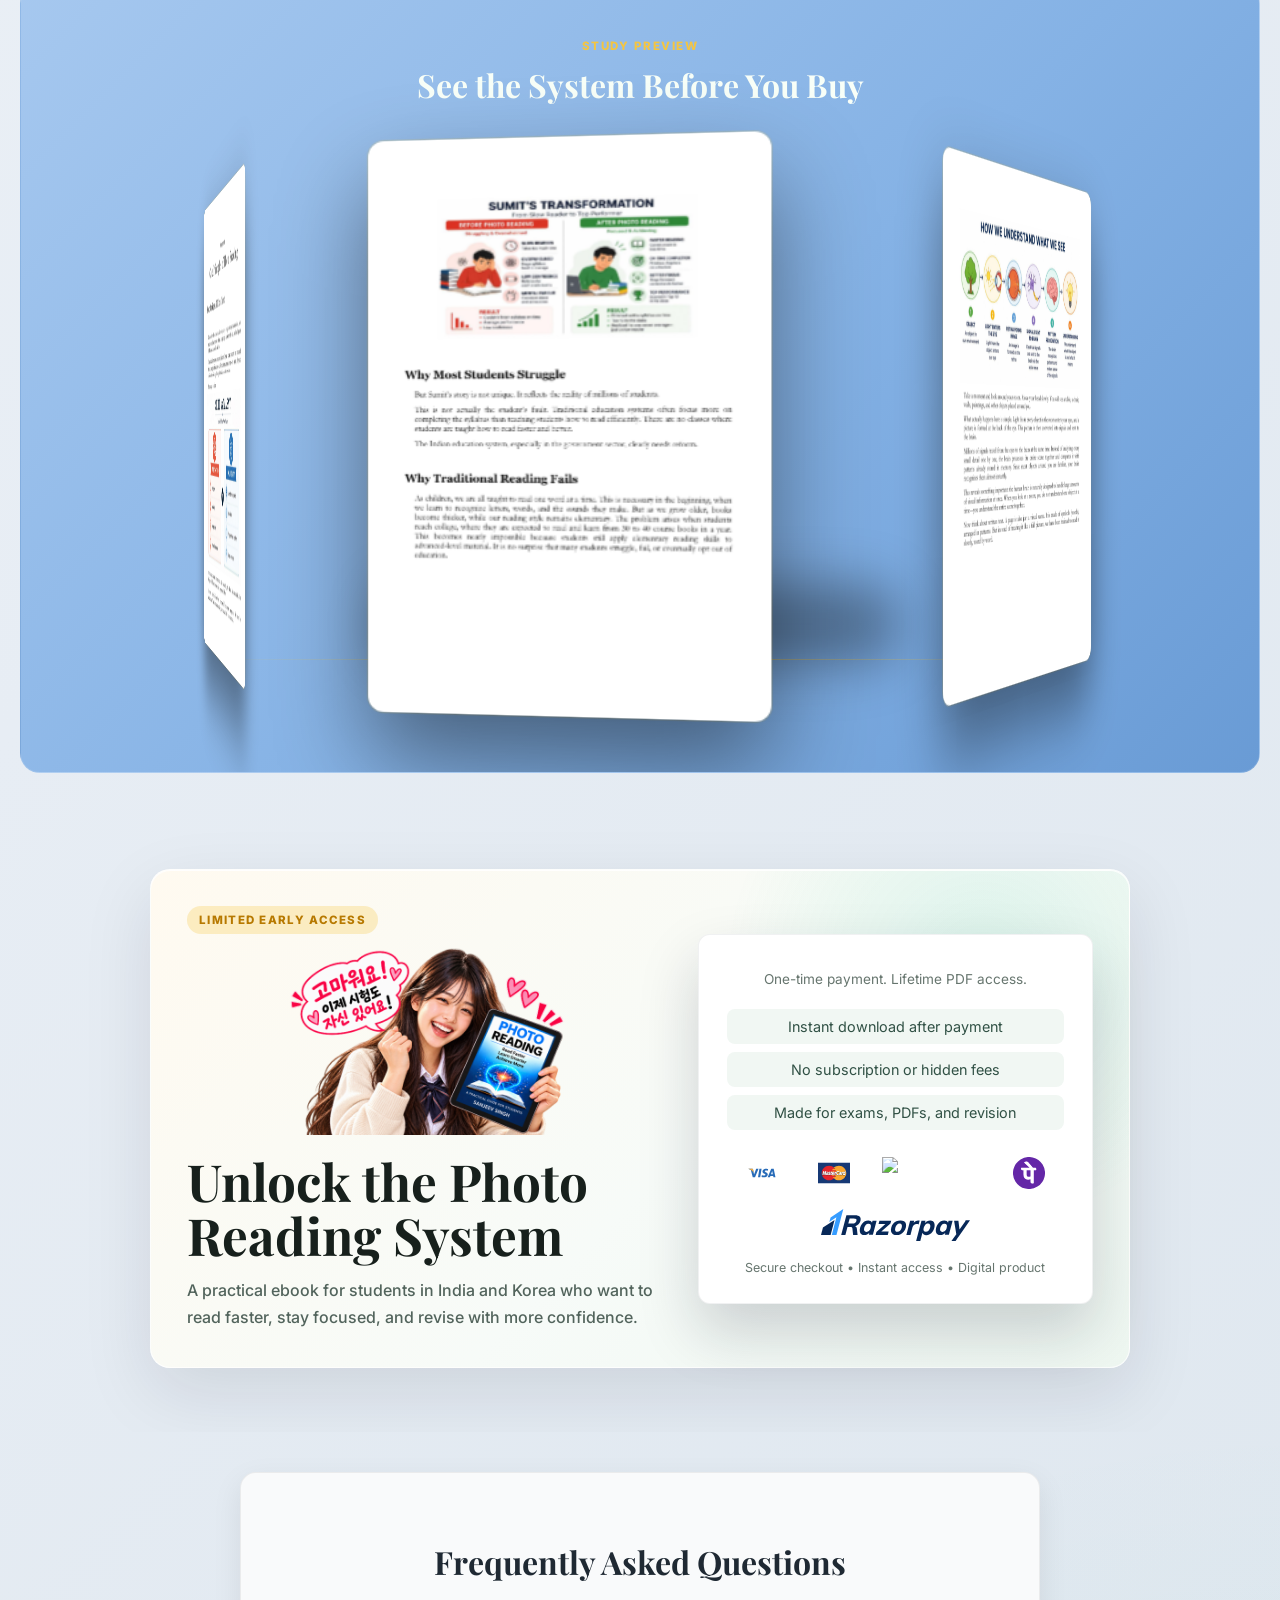
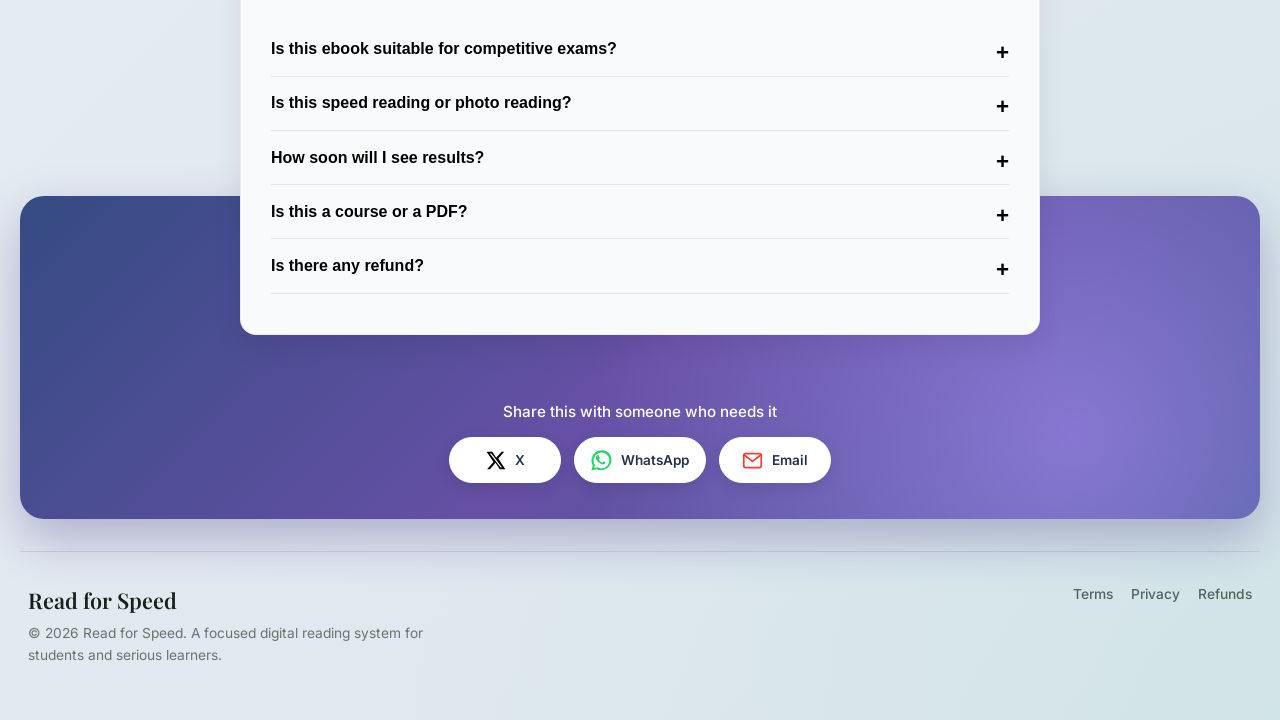
==== commit efba0908: "Replace inactive Razorpay link with new payment link" ====
--- a/index.html
+++ b/index.html
@@ -2491,7 +2491,7 @@
   For students handling massive syllabus, limited time, and constant pressure.
 </p>
 
-    <a href="https://rzp.io/rzp/vYiwVnSf"
+    <a href="https://rzp.io/rzp/eOcnFgl"
    id="heroBuyBtn"
    class="btn-primary hero-cta payment-option pay-india"
    target="_blank"
@@ -2688,7 +2688,7 @@
         <span>Made for exams, PDFs, and revision</span>
       </div>
 
-      <a href="https://rzp.io/rzp/vYiwVnSf"
+      <a href="https://rzp.io/rzp/eOcnFgl"
          class="btn-primary payment-option pay-india"
          target="_blank"
          rel="noopener noreferrer">
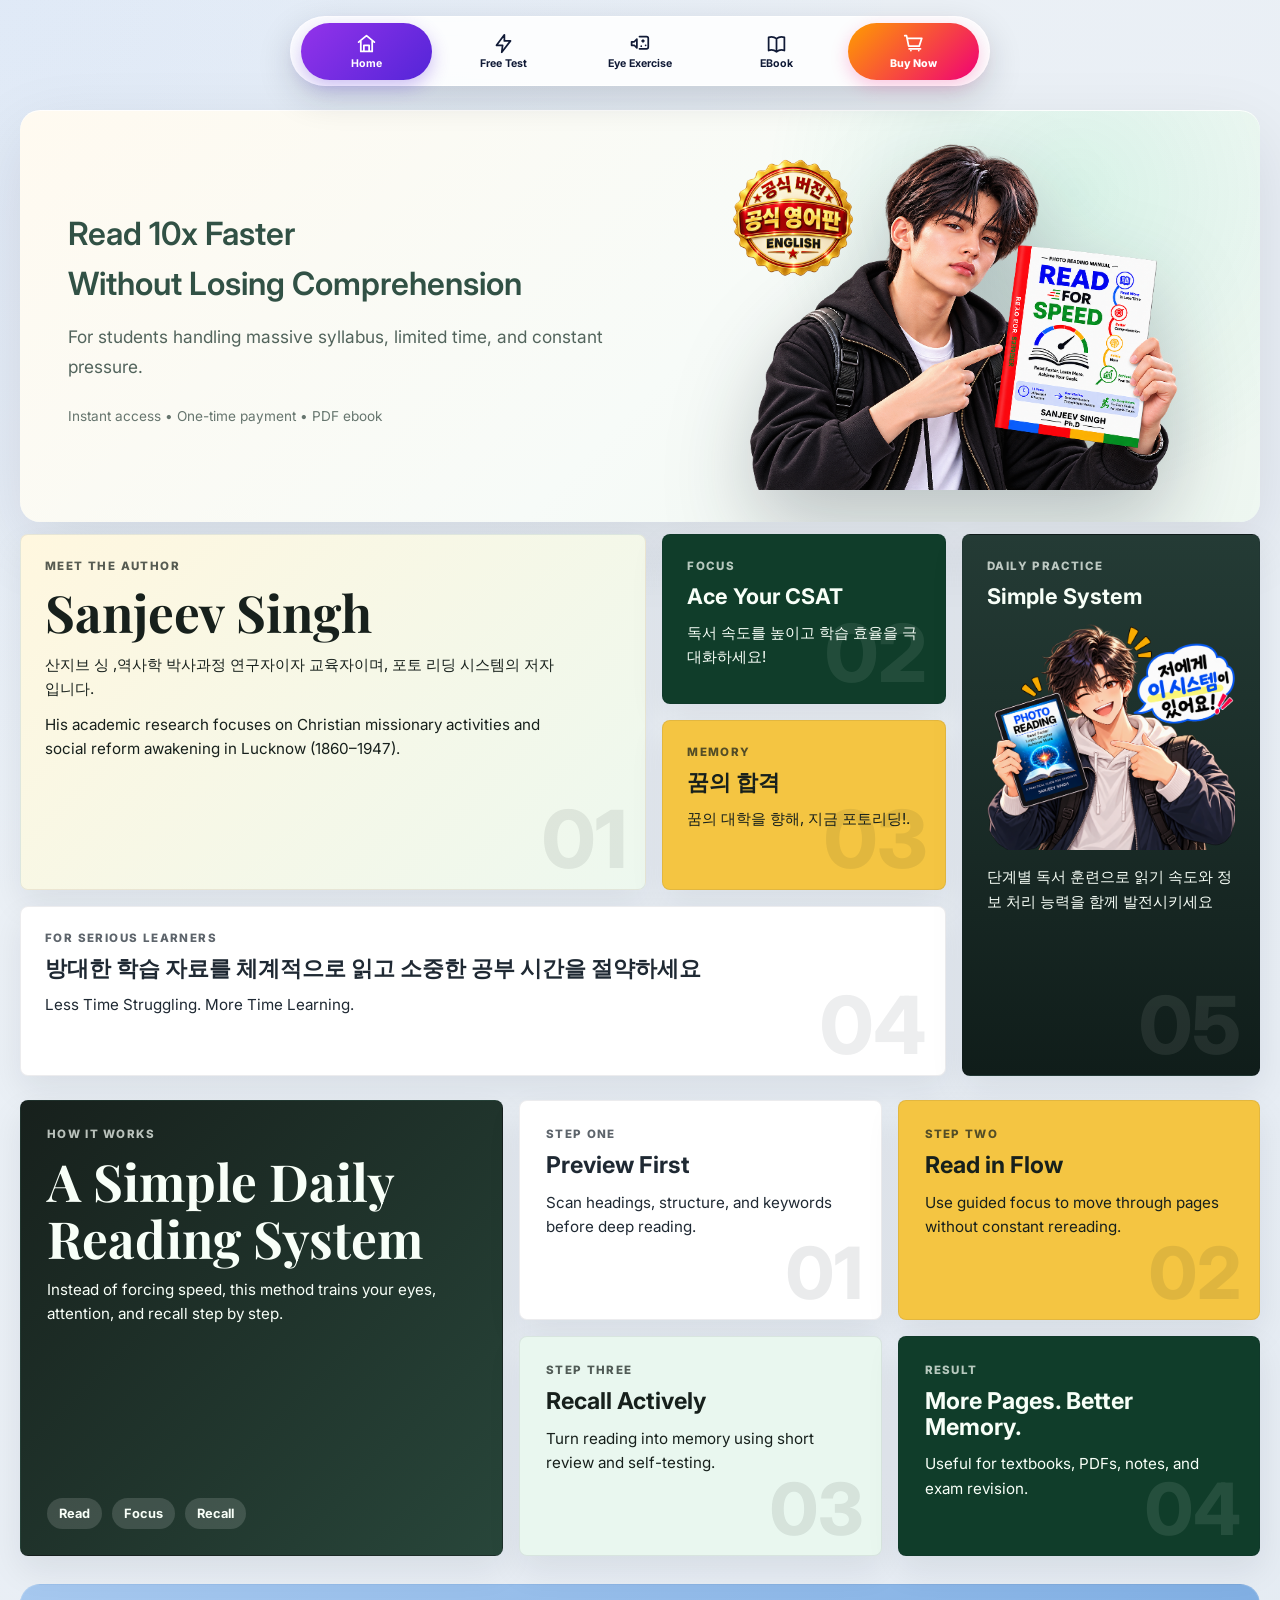
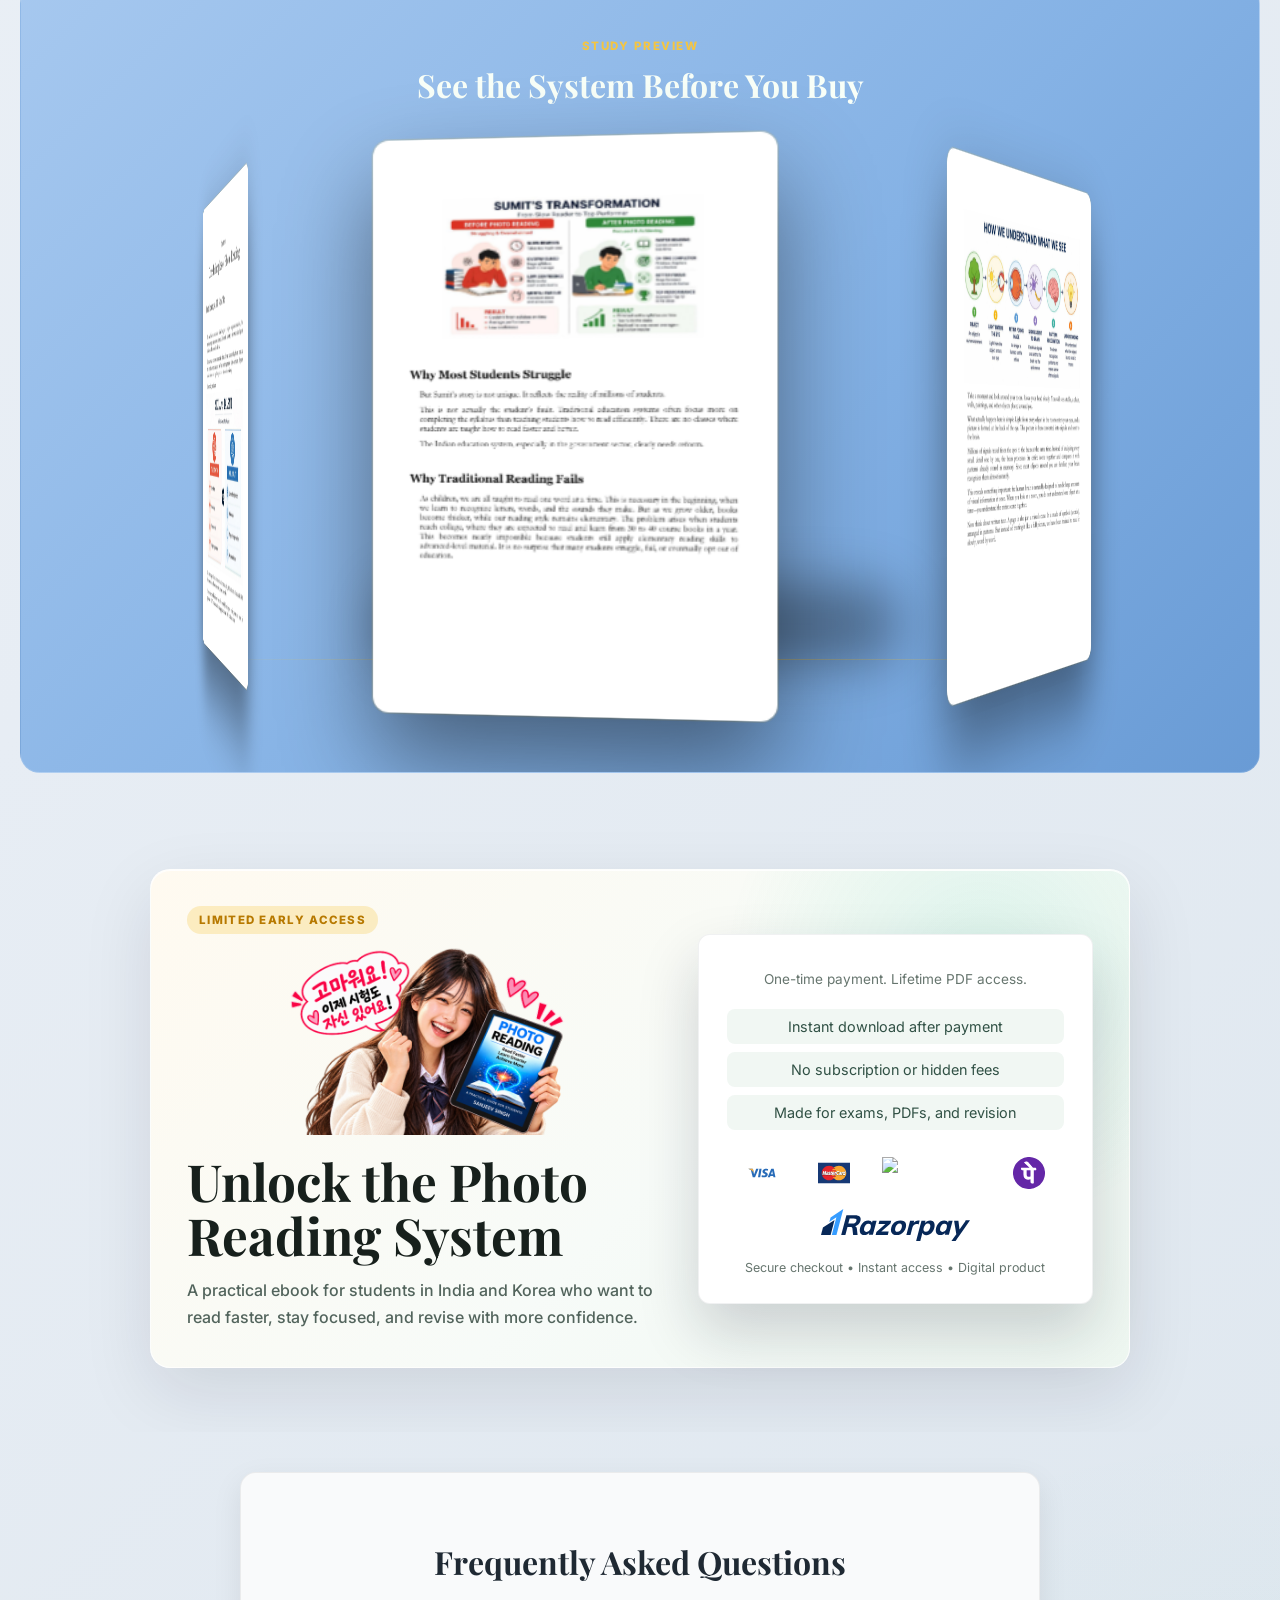
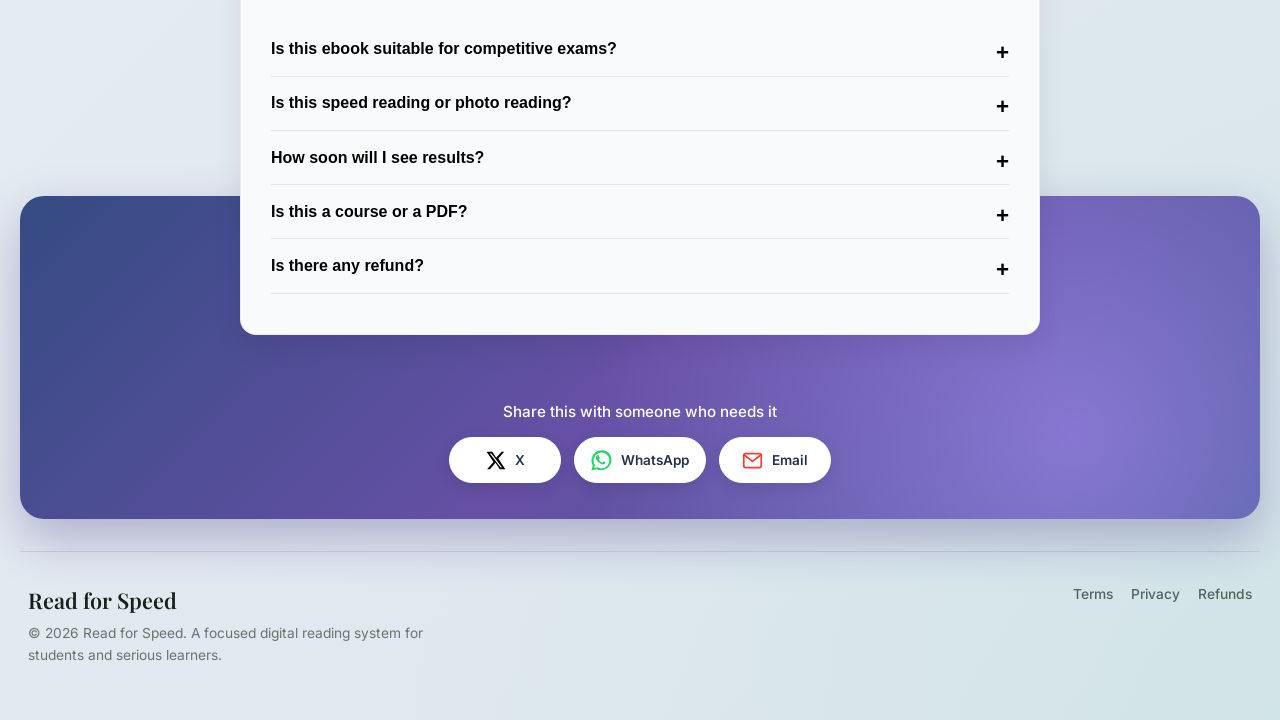
==== commit 1c6b0b40: "Redirect Paddle checkout to ebook success page" ====
--- a/index.html
+++ b/index.html
@@ -2967,7 +2967,10 @@
     },
     customData: window.getRfsAffiliateAttribution
       ? window.getRfsAffiliateAttribution()
-      : {}
+      : {},
+    settings: {
+      successUrl: "https://www.photoreadingebook.shop/success.html"
+    }
   });
 
 }
